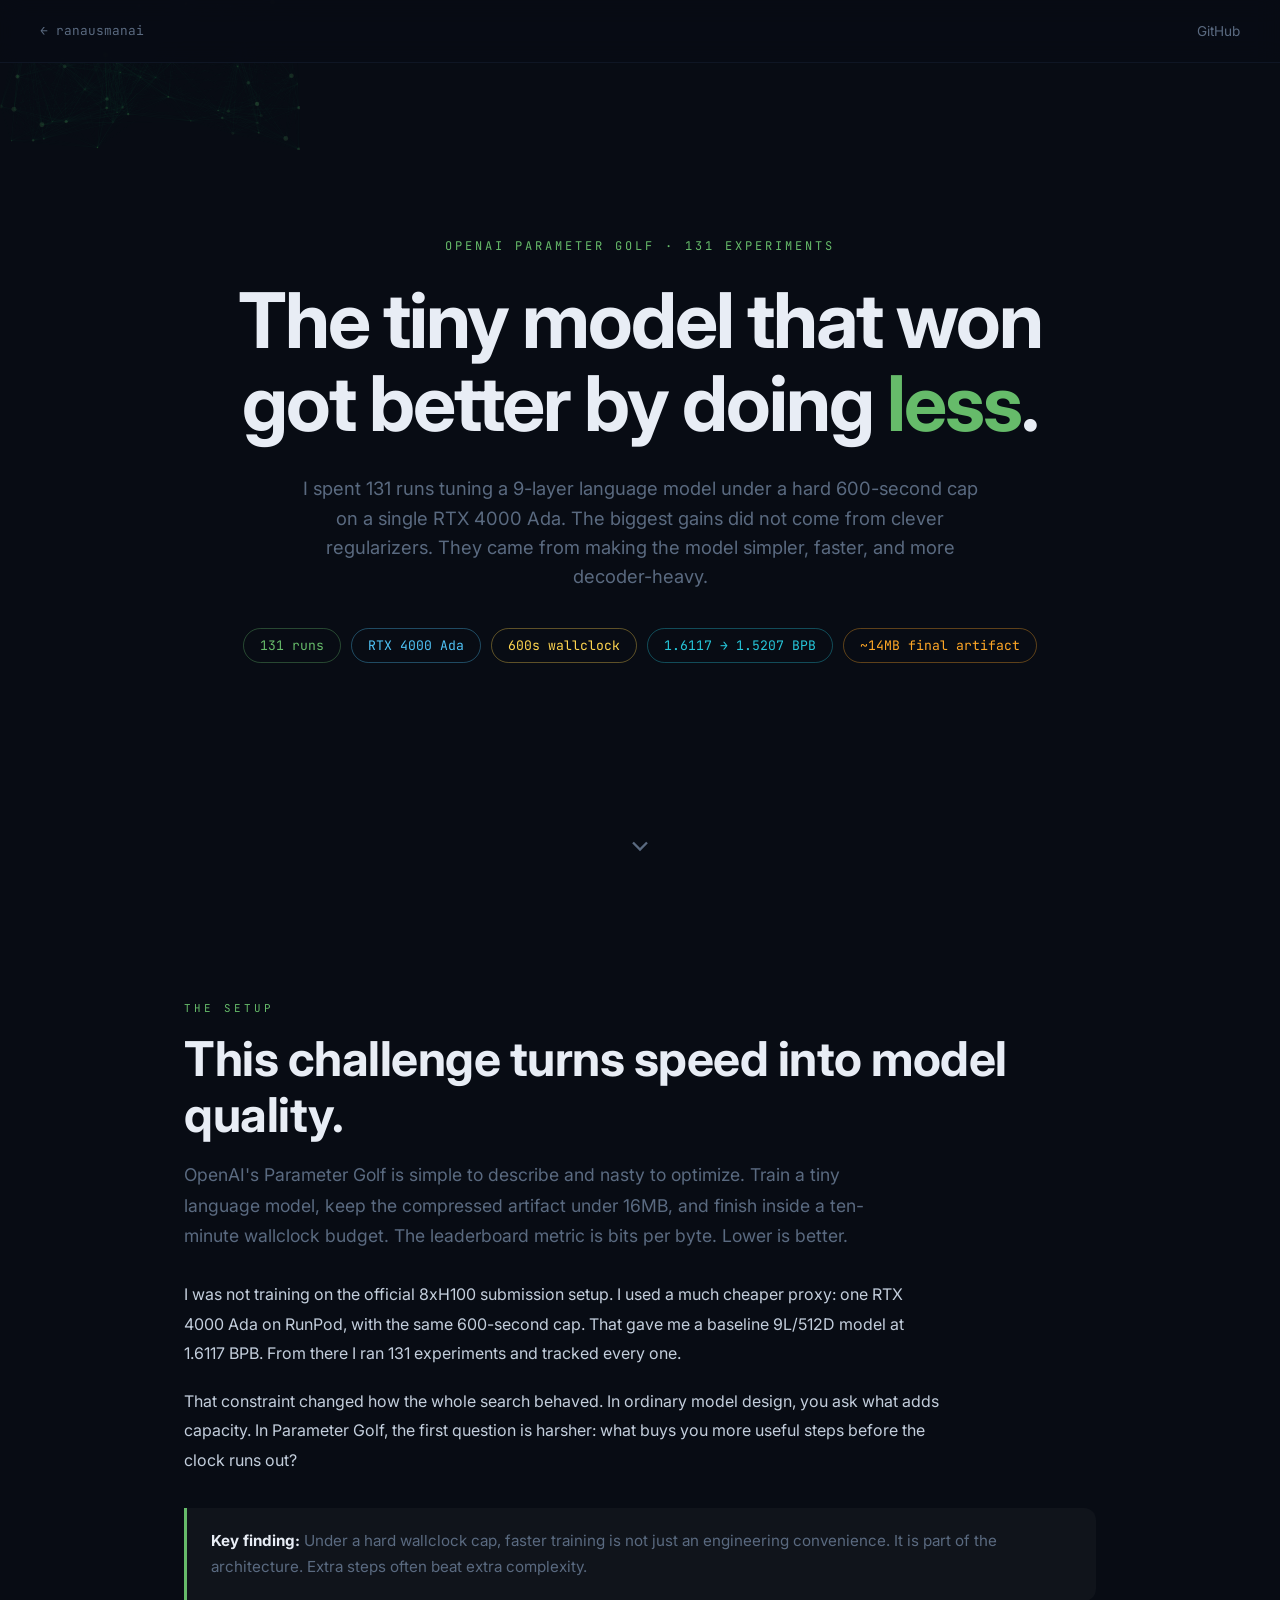
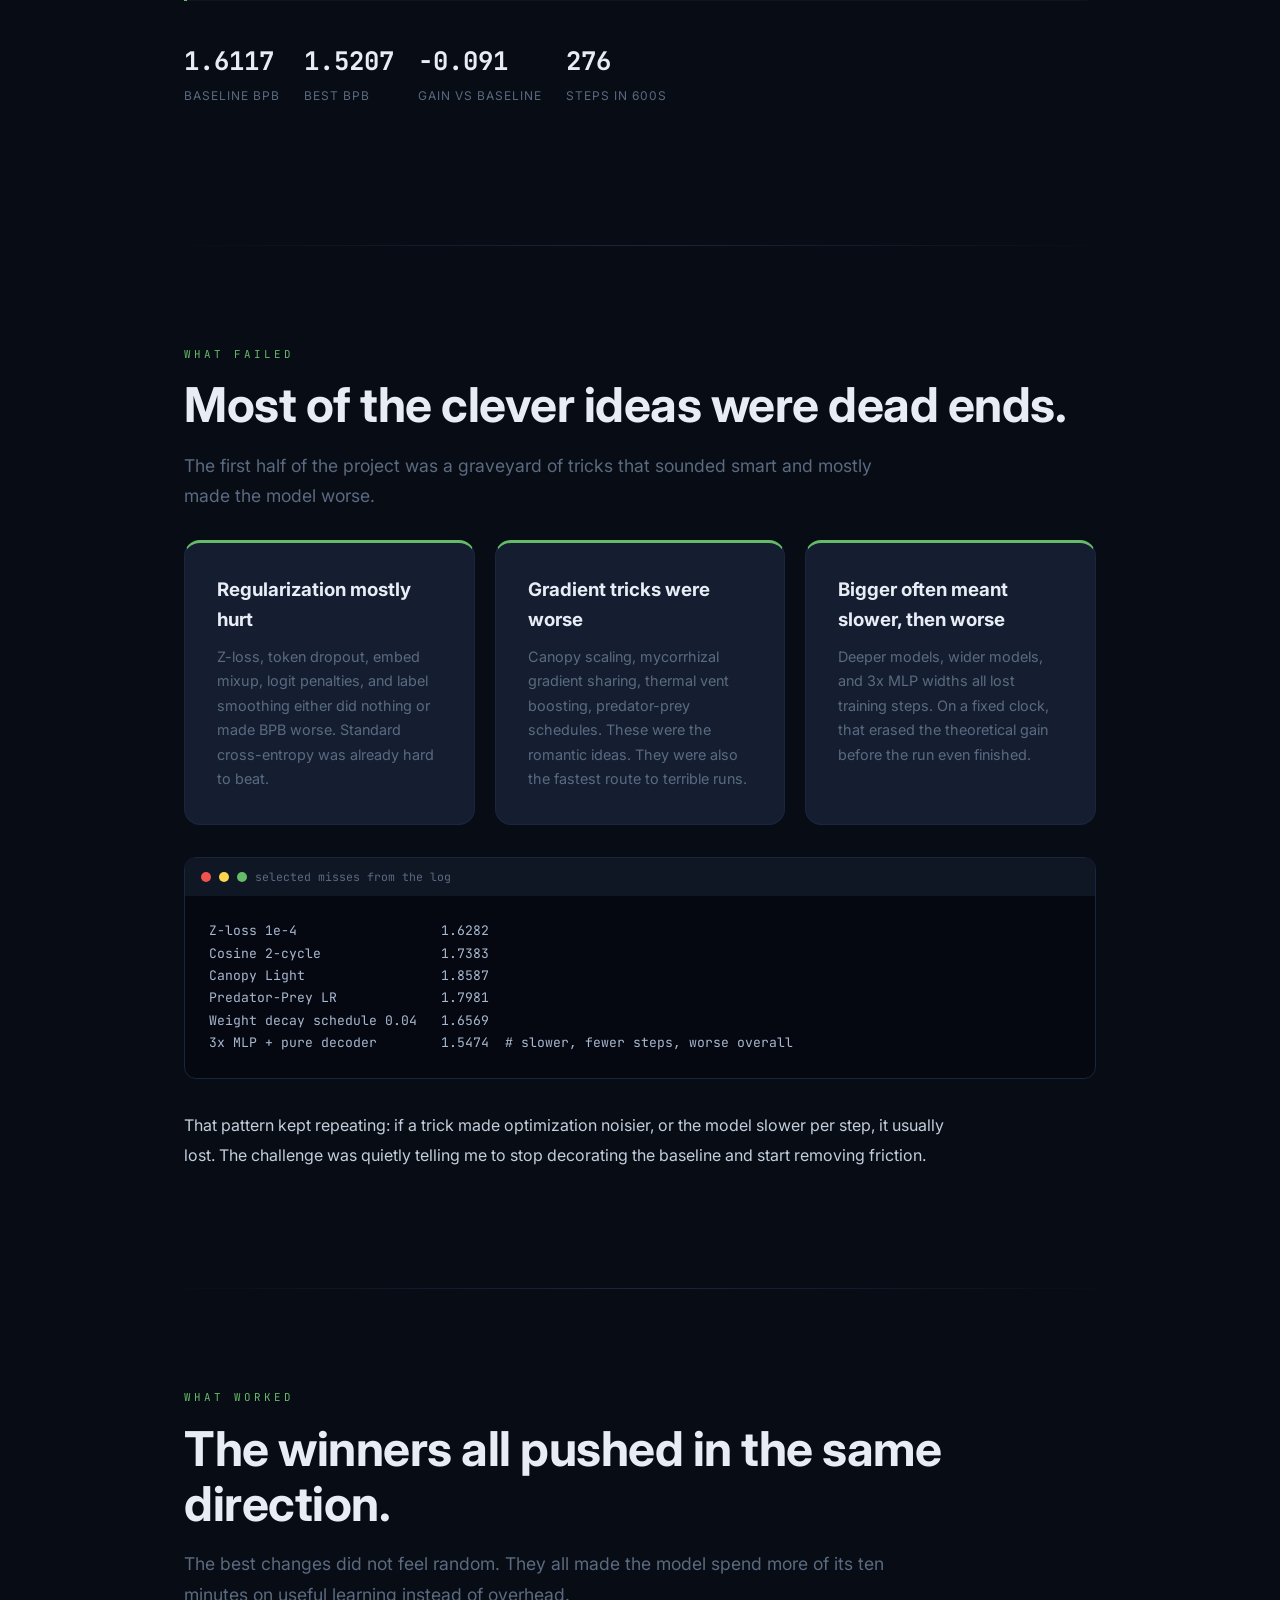
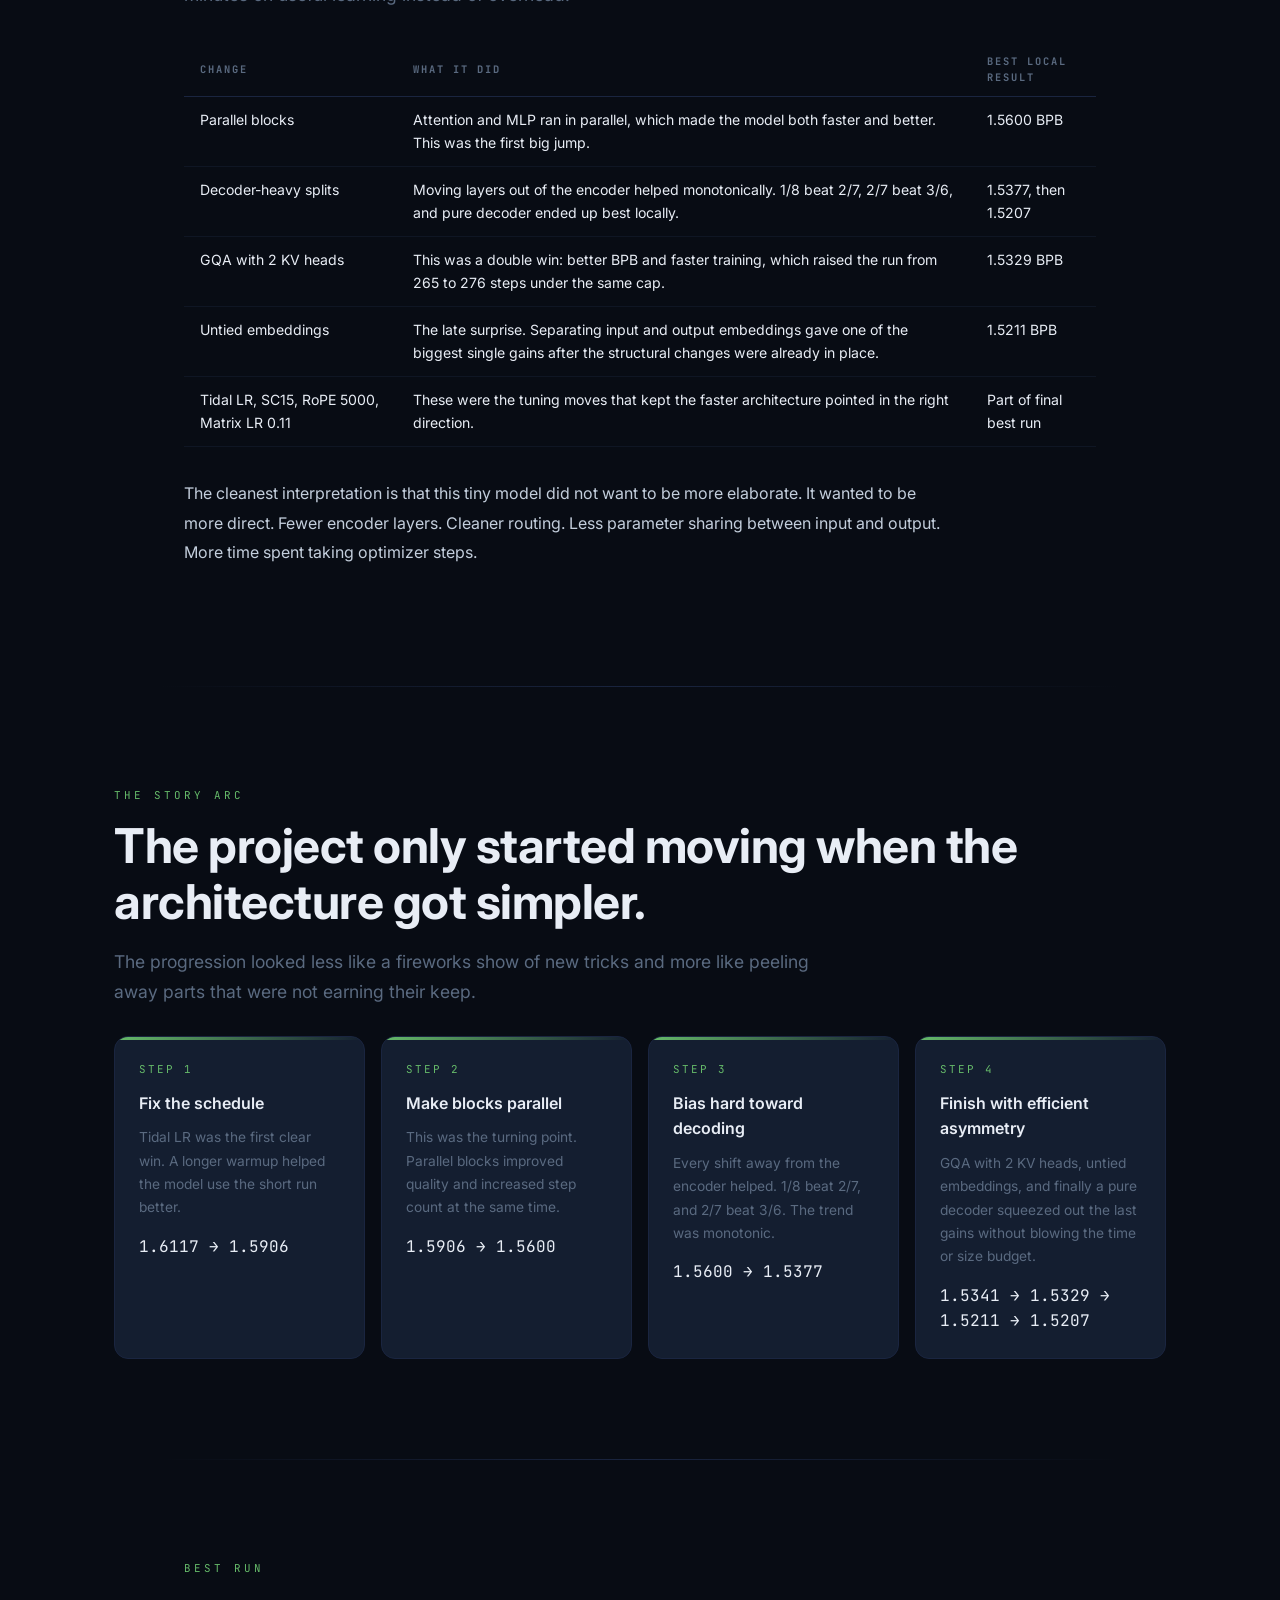
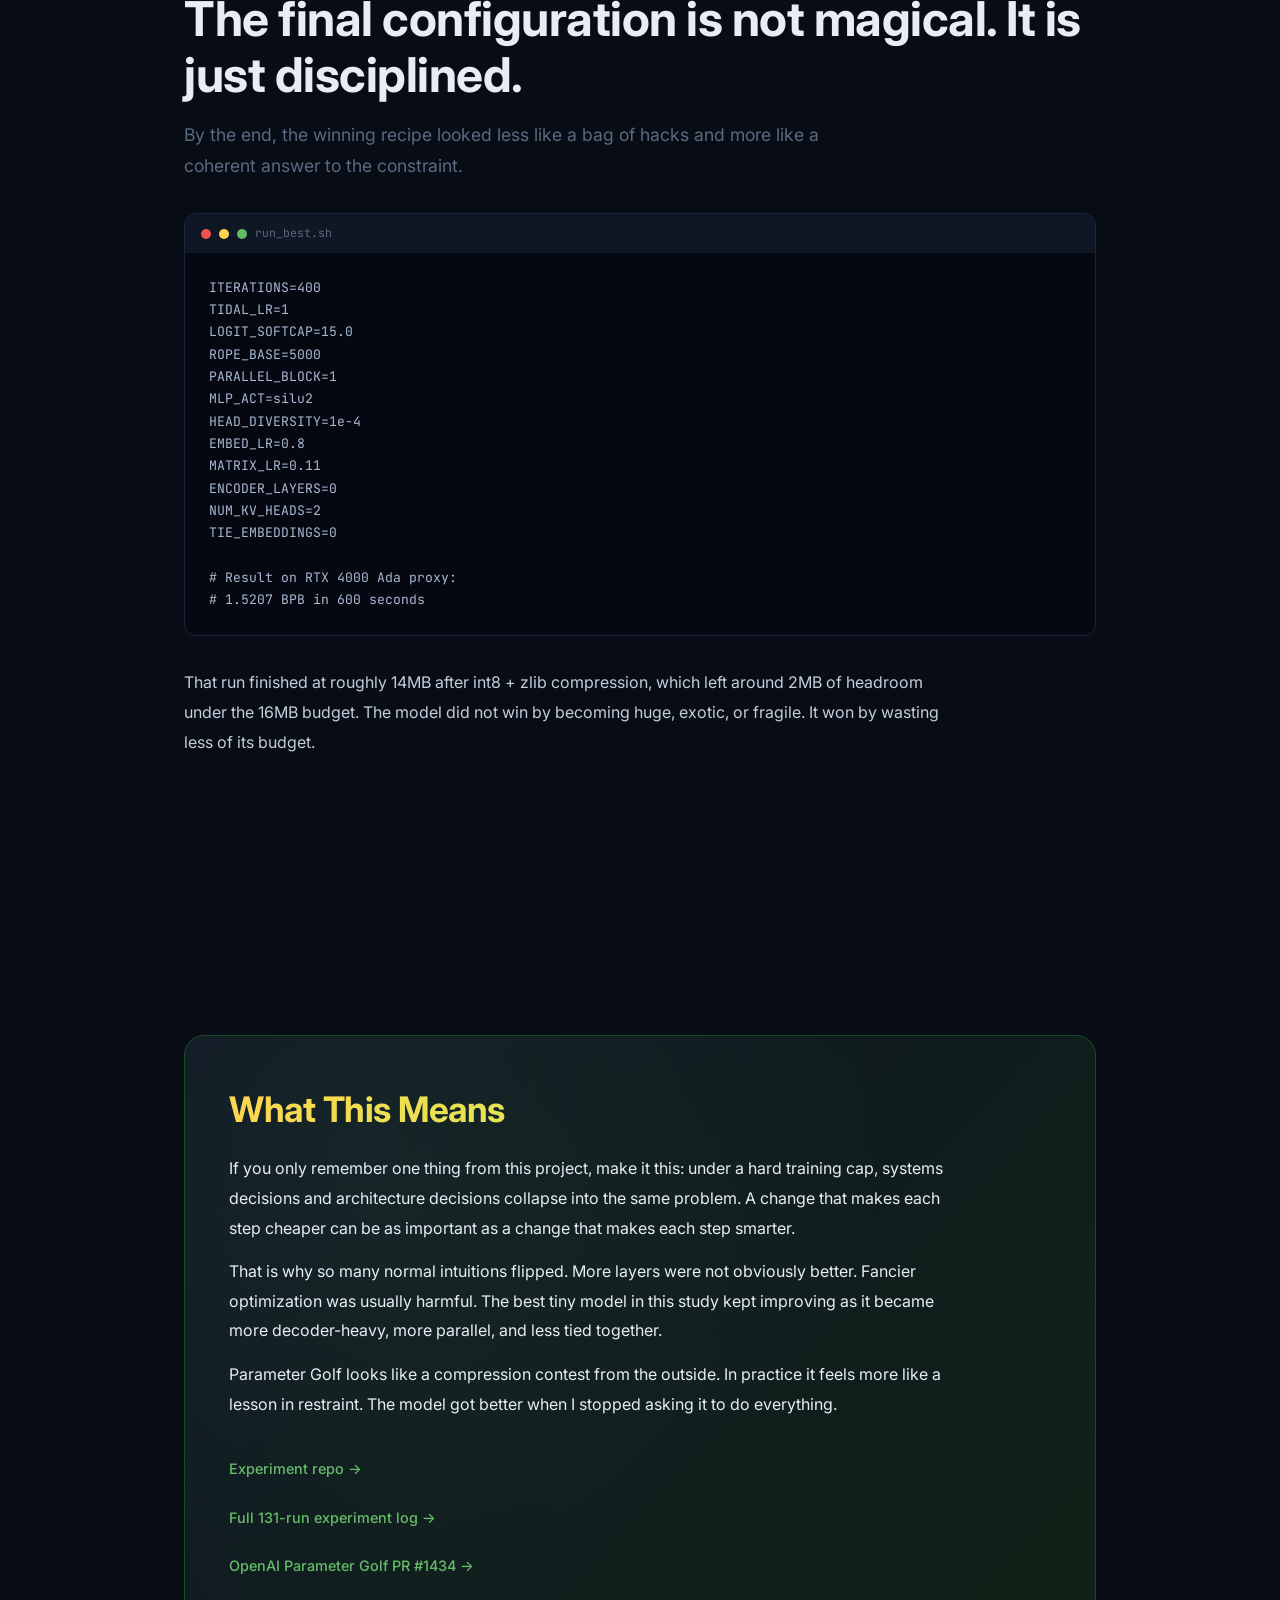
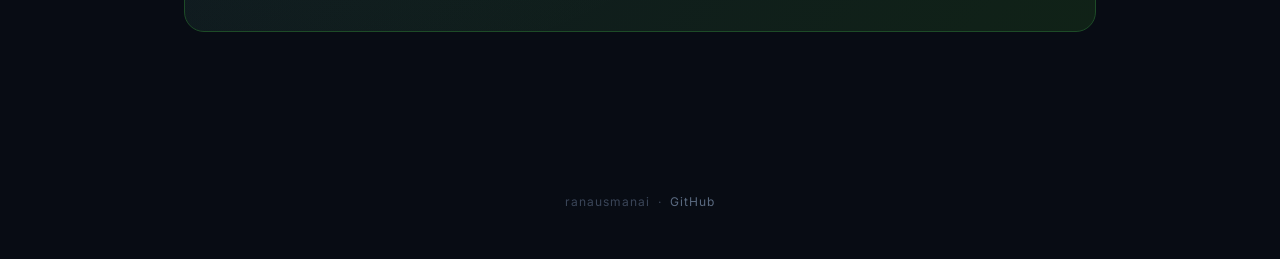
==== posts/parameter-golf.html @ 7676d46d "Add post: Parameter Golf" ====
<!DOCTYPE html>
<html lang="en">
<head>
<meta charset="UTF-8">
<meta name="viewport" content="width=device-width, initial-scale=1.0">
<title>Parameter Golf: The Tiny Model That Won By Doing Less — ranausmanai</title>
<meta name="description" content="131 experiments, one RTX 4000 Ada, and a hard 600-second cap. The biggest gains came from making a tiny language model simpler, faster, and more decoder-heavy.">

<!-- Open Graph -->
<meta property="og:title" content="Parameter Golf: The Tiny Model That Won By Doing Less">
<meta property="og:description" content="131 experiments, one RTX 4000 Ada, and a hard 600-second cap. The biggest gains came from making a tiny language model simpler, faster, and more decoder-heavy.">
<meta property="og:image" content="https://ranausmanai.github.io/og/parameter-golf.png">
<meta property="og:url" content="https://ranausmanai.github.io/posts/parameter-golf.html">
<meta property="og:type" content="article">

<!-- Twitter Card -->
<meta name="twitter:card" content="summary_large_image">
<meta name="twitter:title" content="Parameter Golf: The Tiny Model That Won By Doing Less">
<meta name="twitter:description" content="131 experiments, one RTX 4000 Ada, and a hard 600-second cap. The biggest gains came from making a tiny language model simpler, faster, and more decoder-heavy.">
<meta name="twitter:image" content="https://ranausmanai.github.io/og/parameter-golf.png">

<style>
@import url('https://fonts.googleapis.com/css2?family=Inter:wght@300;400;500;600;700&family=JetBrains+Mono:wght@400;600&display=swap');
*{margin:0;padding:0;box-sizing:border-box;}
:root{
  --bg:#080c14; --surface:#0f1624; --card:#141e30;
  --text:#e8edf5; --dim:#5a6a80; --dimmer:#3a4558;
  --blue:#4fc3f7; --red:#ef5350; --purple:#7c4dff;
  --gold:#ffd54f; --green:#66bb6a; --orange:#ffa726;
  --teal:#26c6da;
  --accent:#66bb6a;
}
html{scroll-behavior:smooth;}
body{background:var(--bg);color:var(--text);font-family:'Inter',sans-serif;overflow-x:hidden;line-height:1.6;}
::-webkit-scrollbar{width:4px;} ::-webkit-scrollbar-track{background:var(--bg);} ::-webkit-scrollbar-thumb{background:#2a3550;border-radius:2px;}

#progress{position:fixed;top:0;left:0;height:2px;background:linear-gradient(90deg,var(--accent),var(--teal));z-index:999;transition:width .1s;}

nav{position:fixed;top:0;left:0;right:0;z-index:100;padding:18px 40px;display:flex;align-items:center;justify-content:space-between;border-bottom:1px solid #0f1624;background:rgba(8,12,20,.9);backdrop-filter:blur(12px);}
.nav-back{font-family:'JetBrains Mono',monospace;font-size:.8rem;color:var(--dim);text-decoration:none;transition:color .2s;}
.nav-back:hover{color:var(--text);}
.nav-links a{color:var(--dim);font-size:.85rem;text-decoration:none;transition:color .2s;}
.nav-links a:hover{color:var(--text);}

.hero{min-height:100vh;display:flex;flex-direction:column;align-items:center;justify-content:center;text-align:center;position:relative;overflow:hidden;padding:0 24px;}
#heroBg{position:absolute;inset:0;z-index:0;}
.hero-inner{position:relative;z-index:1;max-width:860px;}
.eyebrow{font-family:'JetBrains Mono',monospace;font-size:.75rem;letter-spacing:3px;text-transform:uppercase;color:var(--accent);margin-bottom:24px;opacity:0;animation:up .8s .2s forwards;}
.hero h1{font-size:clamp(2.2rem,6vw,4.8rem);font-weight:700;line-height:1.08;letter-spacing:-2px;margin-bottom:28px;opacity:0;animation:up .9s .4s forwards;}
.hero h1 em{font-style:normal;color:var(--accent);}
.hero-desc{font-size:1.15rem;color:var(--dim);max-width:680px;margin:0 auto 36px;opacity:0;animation:up .9s .6s forwards;}
.hero-pills{display:flex;flex-wrap:wrap;gap:10px;justify-content:center;opacity:0;animation:up .9s .8s forwards;}
.pill{padding:6px 16px;border-radius:20px;border:1px solid;font-size:.82rem;font-family:'JetBrains Mono',monospace;}
.scroll-arrow{position:absolute;bottom:32px;z-index:1;opacity:0;animation:up 1s 1.2s forwards,nudge 2s 2s infinite;}
.scroll-arrow svg{width:28px;height:28px;fill:none;stroke:var(--dim);stroke-width:2;}
@keyframes up{from{opacity:0;transform:translateY(28px)}to{opacity:1;transform:translateY(0)}}
@keyframes nudge{0%,100%{transform:translateY(0)}50%{transform:translateY(8px)}}

.chapter{max-width:960px;margin:0 auto;padding:100px 24px;}
.chapter.wide{max-width:1100px;}
.tag{font-family:'JetBrains Mono',monospace;font-size:.68rem;letter-spacing:3px;text-transform:uppercase;color:var(--accent);margin-bottom:14px;}
.chapter h2{font-size:clamp(1.8rem,4vw,3rem);font-weight:700;line-height:1.15;margin-bottom:18px;letter-spacing:-0.5px;}
.lead{font-size:1.1rem;color:var(--dim);max-width:700px;margin-bottom:28px;line-height:1.75;}
.body-text{font-size:1rem;color:#c3cedc;line-height:1.85;margin-bottom:18px;max-width:760px;}
.reveal{opacity:0;transform:translateY(32px);transition:opacity .75s ease,transform .75s ease;}
.reveal.on{opacity:1;transform:none;}

.card{background:var(--card);border-radius:16px;padding:32px;border:1px solid #1a2540;}
.card-sm{background:var(--card);border-radius:12px;padding:24px;border:1px solid #1a2540;}
.accent-top{border-top:3px solid var(--accent);}

.callout{background:rgba(255,255,255,.03);border-left:3px solid var(--accent);border-radius:0 12px 12px 0;padding:20px 24px;margin:32px 0;font-size:.95rem;line-height:1.75;color:var(--dim);}
.callout strong{color:var(--text);}

.data-table{overflow-x:auto;margin:32px 0;}
.data-table table{width:100%;border-collapse:collapse;font-size:.88rem;}
.data-table th{font-family:'JetBrains Mono',monospace;font-size:.65rem;letter-spacing:2px;text-transform:uppercase;color:var(--dim);padding:10px 16px;border-bottom:1px solid #1a2540;text-align:left;}
.data-table td{padding:12px 16px;border-bottom:1px solid #0f1624;color:var(--text);vertical-align:top;}
.data-table tr:hover td{background:var(--surface);}

.terminal{background:#050810;border-radius:12px;overflow:hidden;margin:32px 0;border:1px solid #1a2540;}
.terminal-bar{background:#0f1624;padding:10px 16px;display:flex;align-items:center;gap:6px;font-family:'JetBrains Mono',monospace;font-size:.72rem;color:var(--dim);}
.terminal-bar .dot{width:10px;height:10px;border-radius:50%;margin-right:2px;}
.terminal-bar .dot.red{background:#ef5350;}
.terminal-bar .dot.yellow{background:#ffd54f;}
.terminal-bar .dot.green{background:#66bb6a;}
.terminal pre{padding:24px;font-family:'JetBrains Mono',monospace;font-size:.82rem;line-height:1.7;color:#a8b8d0;overflow-x:auto;}

.stat-strip{display:flex;flex-wrap:wrap;gap:24px;margin:40px 0;}
.stat-item{display:flex;flex-direction:column;gap:4px;}
.stat-item .sv{font-family:'JetBrains Mono',monospace;font-size:1.6rem;font-weight:700;color:var(--text);}
.stat-item .sl{font-size:.75rem;color:var(--dim);text-transform:uppercase;letter-spacing:1px;}

.grid-2{display:grid;grid-template-columns:1fr 1fr;gap:20px;}
.grid-3{display:grid;grid-template-columns:1fr 1fr 1fr;gap:20px;}
@media(max-width:760px){.grid-2,.grid-3{grid-template-columns:1fr;}}

.step-grid{display:grid;grid-template-columns:repeat(4,1fr);gap:16px;margin-top:16px;}
@media(max-width:860px){.step-grid{grid-template-columns:1fr 1fr;}}
@media(max-width:520px){.step-grid{grid-template-columns:1fr;}}
.step-card{background:var(--card);border-radius:14px;padding:24px;border:1px solid #1a2540;position:relative;overflow:hidden;}
.step-card::before{content:'';position:absolute;top:0;left:0;right:0;height:3px;background:linear-gradient(90deg,var(--accent),transparent);}
.step-kicker{font-family:'JetBrains Mono',monospace;font-size:.68rem;letter-spacing:2px;text-transform:uppercase;color:var(--accent);margin-bottom:12px;}
.step-title{font-size:1rem;font-weight:600;margin-bottom:10px;}
.step-desc{font-size:.86rem;color:var(--dim);line-height:1.7;margin-bottom:14px;}
.step-score{font-family:'JetBrains Mono',monospace;font-size:1rem;color:var(--text);}

.final-card{background:linear-gradient(135deg,#0f1624,#102217);border-radius:20px;padding:52px 44px;border:1px solid #1d4b27;position:relative;overflow:hidden;margin-top:60px;}
.final-card::before{content:'';position:absolute;inset:0;background:radial-gradient(circle at 20% 20%,rgba(102,187,106,.08),transparent 60%);}
.final-card h2{position:relative;font-size:clamp(1.5rem,3vw,2.2rem);font-weight:700;background:linear-gradient(135deg,var(--gold),#b2ff59);-webkit-background-clip:text;-webkit-text-fill-color:transparent;margin-bottom:24px;line-height:1.2;}
.final-card p{position:relative;color:var(--text);font-size:1rem;line-height:1.85;max-width:720px;margin-bottom:14px;}
.cta-link{display:inline-flex;align-items:center;gap:8px;font-size:.9rem;font-weight:500;color:var(--accent);text-decoration:none;margin-top:24px;transition:gap .2s;}
.cta-link:hover{gap:14px;}

.divider{height:1px;background:linear-gradient(90deg,transparent,#1a2540,transparent);margin:0 auto;max-width:960px;}

footer{text-align:center;padding:60px 24px 48px;font-size:.75rem;color:var(--dimmer);letter-spacing:1px;}
footer a{color:var(--dim);text-decoration:none;}
footer a:hover{color:var(--text);}
</style>
</head>
<body>

<div id="progress"></div>

<nav>
  <a class="nav-back" href="../index.html">← ranausmanai</a>
  <div class="nav-links">
    <a href="https://github.com/ranausmanai" target="_blank">GitHub</a>
  </div>
</nav>

<div class="hero">
  <canvas id="heroBg"></canvas>
  <div class="hero-inner">
    <div class="eyebrow">OpenAI Parameter Golf · 131 Experiments</div>
    <h1>The tiny model that won<br>got better by doing <em>less</em>.</h1>
    <p class="hero-desc">I spent 131 runs tuning a 9-layer language model under a hard 600-second cap on a single RTX 4000 Ada. The biggest gains did not come from clever regularizers. They came from making the model simpler, faster, and more decoder-heavy.</p>
    <div class="hero-pills">
      <span class="pill" style="border-color:rgba(102,187,106,.35);color:var(--accent)">131 runs</span>
      <span class="pill" style="border-color:rgba(79,195,247,.35);color:var(--blue)">RTX 4000 Ada</span>
      <span class="pill" style="border-color:rgba(255,213,79,.35);color:var(--gold)">600s wallclock</span>
      <span class="pill" style="border-color:rgba(38,198,218,.35);color:var(--teal)">1.6117 → 1.5207 BPB</span>
      <span class="pill" style="border-color:rgba(255,167,38,.35);color:var(--orange)">~14MB final artifact</span>
    </div>
  </div>
  <div class="scroll-arrow"><svg viewBox="0 0 24 24"><polyline points="6 9 12 15 18 9"/></svg></div>
</div>

<div class="chapter reveal">
  <div class="tag">The Setup</div>
  <h2>This challenge turns speed into model quality.</h2>
  <p class="lead">OpenAI's Parameter Golf is simple to describe and nasty to optimize. Train a tiny language model, keep the compressed artifact under 16MB, and finish inside a ten-minute wallclock budget. The leaderboard metric is bits per byte. Lower is better.</p>
  <p class="body-text">I was not training on the official 8xH100 submission setup. I used a much cheaper proxy: one RTX 4000 Ada on RunPod, with the same 600-second cap. That gave me a baseline 9L/512D model at 1.6117 BPB. From there I ran 131 experiments and tracked every one.</p>
  <p class="body-text">That constraint changed how the whole search behaved. In ordinary model design, you ask what adds capacity. In Parameter Golf, the first question is harsher: what buys you more useful steps before the clock runs out?</p>

  <div class="callout">
    <strong>Key finding:</strong> Under a hard wallclock cap, faster training is not just an engineering convenience. It is part of the architecture. Extra steps often beat extra complexity.
  </div>

  <div class="stat-strip">
    <div class="stat-item"><span class="sv">1.6117</span><span class="sl">Baseline BPB</span></div>
    <div class="stat-item"><span class="sv">1.5207</span><span class="sl">Best BPB</span></div>
    <div class="stat-item"><span class="sv">-0.091</span><span class="sl">Gain vs baseline</span></div>
    <div class="stat-item"><span class="sv">276</span><span class="sl">Steps in 600s</span></div>
  </div>
</div>

<div class="divider"></div>

<div class="chapter reveal">
  <div class="tag">What Failed</div>
  <h2>Most of the clever ideas were dead ends.</h2>
  <p class="lead">The first half of the project was a graveyard of tricks that sounded smart and mostly made the model worse.</p>

  <div class="grid-3" style="margin-bottom:28px;">
    <div class="card accent-top">
      <h3 style="margin-bottom:10px;">Regularization mostly hurt</h3>
      <p style="color:var(--dim);font-size:.9rem;line-height:1.7;">Z-loss, token dropout, embed mixup, logit penalties, and label smoothing either did nothing or made BPB worse. Standard cross-entropy was already hard to beat.</p>
    </div>
    <div class="card accent-top">
      <h3 style="margin-bottom:10px;">Gradient tricks were worse</h3>
      <p style="color:var(--dim);font-size:.9rem;line-height:1.7;">Canopy scaling, mycorrhizal gradient sharing, thermal vent boosting, predator-prey schedules. These were the romantic ideas. They were also the fastest route to terrible runs.</p>
    </div>
    <div class="card accent-top">
      <h3 style="margin-bottom:10px;">Bigger often meant slower, then worse</h3>
      <p style="color:var(--dim);font-size:.9rem;line-height:1.7;">Deeper models, wider models, and 3x MLP widths all lost training steps. On a fixed clock, that erased the theoretical gain before the run even finished.</p>
    </div>
  </div>

  <div class="terminal">
    <div class="terminal-bar">
      <span class="dot red"></span><span class="dot yellow"></span><span class="dot green"></span>
      <span>selected misses from the log</span>
    </div>
    <pre>Z-loss 1e-4                  1.6282
Cosine 2-cycle               1.7383
Canopy Light                 1.8587
Predator-Prey LR             1.7981
Weight decay schedule 0.04   1.6569
3x MLP + pure decoder        1.5474  # slower, fewer steps, worse overall</pre>
  </div>

  <p class="body-text">That pattern kept repeating: if a trick made optimization noisier, or the model slower per step, it usually lost. The challenge was quietly telling me to stop decorating the baseline and start removing friction.</p>
</div>

<div class="divider"></div>

<div class="chapter reveal">
  <div class="tag">What Worked</div>
  <h2>The winners all pushed in the same direction.</h2>
  <p class="lead">The best changes did not feel random. They all made the model spend more of its ten minutes on useful learning instead of overhead.</p>

  <div class="data-table">
    <table>
      <thead>
        <tr><th>Change</th><th>What it did</th><th>Best local result</th></tr>
      </thead>
      <tbody>
        <tr>
          <td>Parallel blocks</td>
          <td>Attention and MLP ran in parallel, which made the model both faster and better. This was the first big jump.</td>
          <td>1.5600 BPB</td>
        </tr>
        <tr>
          <td>Decoder-heavy splits</td>
          <td>Moving layers out of the encoder helped monotonically. 1/8 beat 2/7, 2/7 beat 3/6, and pure decoder ended up best locally.</td>
          <td>1.5377, then 1.5207</td>
        </tr>
        <tr>
          <td>GQA with 2 KV heads</td>
          <td>This was a double win: better BPB and faster training, which raised the run from 265 to 276 steps under the same cap.</td>
          <td>1.5329 BPB</td>
        </tr>
        <tr>
          <td>Untied embeddings</td>
          <td>The late surprise. Separating input and output embeddings gave one of the biggest single gains after the structural changes were already in place.</td>
          <td>1.5211 BPB</td>
        </tr>
        <tr>
          <td>Tidal LR, SC15, RoPE 5000, Matrix LR 0.11</td>
          <td>These were the tuning moves that kept the faster architecture pointed in the right direction.</td>
          <td>Part of final best run</td>
        </tr>
      </tbody>
    </table>
  </div>

  <p class="body-text">The cleanest interpretation is that this tiny model did not want to be more elaborate. It wanted to be more direct. Fewer encoder layers. Cleaner routing. Less parameter sharing between input and output. More time spent taking optimizer steps.</p>
</div>

<div class="divider"></div>

<div class="chapter wide reveal">
  <div class="tag">The Story Arc</div>
  <h2>The project only started moving when the architecture got simpler.</h2>
  <p class="lead">The progression looked less like a fireworks show of new tricks and more like peeling away parts that were not earning their keep.</p>

  <div class="step-grid">
    <div class="step-card">
      <div class="step-kicker">Step 1</div>
      <div class="step-title">Fix the schedule</div>
      <div class="step-desc">Tidal LR was the first clear win. A longer warmup helped the model use the short run better.</div>
      <div class="step-score">1.6117 → 1.5906</div>
    </div>
    <div class="step-card">
      <div class="step-kicker">Step 2</div>
      <div class="step-title">Make blocks parallel</div>
      <div class="step-desc">This was the turning point. Parallel blocks improved quality and increased step count at the same time.</div>
      <div class="step-score">1.5906 → 1.5600</div>
    </div>
    <div class="step-card">
      <div class="step-kicker">Step 3</div>
      <div class="step-title">Bias hard toward decoding</div>
      <div class="step-desc">Every shift away from the encoder helped. 1/8 beat 2/7, and 2/7 beat 3/6. The trend was monotonic.</div>
      <div class="step-score">1.5600 → 1.5377</div>
    </div>
    <div class="step-card">
      <div class="step-kicker">Step 4</div>
      <div class="step-title">Finish with efficient asymmetry</div>
      <div class="step-desc">GQA with 2 KV heads, untied embeddings, and finally a pure decoder squeezed out the last gains without blowing the time or size budget.</div>
      <div class="step-score">1.5341 → 1.5329 → 1.5211 → 1.5207</div>
    </div>
  </div>
</div>

<div class="divider"></div>

<div class="chapter reveal">
  <div class="tag">Best Run</div>
  <h2>The final configuration is not magical. It is just disciplined.</h2>
  <p class="lead">By the end, the winning recipe looked less like a bag of hacks and more like a coherent answer to the constraint.</p>

  <div class="terminal">
    <div class="terminal-bar">
      <span class="dot red"></span><span class="dot yellow"></span><span class="dot green"></span>
      <span>run_best.sh</span>
    </div>
    <pre>ITERATIONS=400
TIDAL_LR=1
LOGIT_SOFTCAP=15.0
ROPE_BASE=5000
PARALLEL_BLOCK=1
MLP_ACT=silu2
HEAD_DIVERSITY=1e-4
EMBED_LR=0.8
MATRIX_LR=0.11
ENCODER_LAYERS=0
NUM_KV_HEADS=2
TIE_EMBEDDINGS=0

# Result on RTX 4000 Ada proxy:
# 1.5207 BPB in 600 seconds</pre>
  </div>

  <p class="body-text">That run finished at roughly 14MB after int8 + zlib compression, which left around 2MB of headroom under the 16MB budget. The model did not win by becoming huge, exotic, or fragile. It won by wasting less of its budget.</p>
</div>

<div class="chapter reveal">
  <div class="final-card">
    <h2>What This Means</h2>
    <p>If you only remember one thing from this project, make it this: under a hard training cap, systems decisions and architecture decisions collapse into the same problem. A change that makes each step cheaper can be as important as a change that makes each step smarter.</p>
    <p>That is why so many normal intuitions flipped. More layers were not obviously better. Fancier optimization was usually harmful. The best tiny model in this study kept improving as it became more decoder-heavy, more parallel, and less tied together.</p>
    <p>Parameter Golf looks like a compression contest from the outside. In practice it feels more like a lesson in restraint. The model got better when I stopped asking it to do everything.</p>
    <a class="cta-link" href="https://github.com/ranausmanai/parameter-golf" target="_blank">Experiment repo →</a><br>
    <a class="cta-link" href="https://github.com/ranausmanai/parameter-golf/blob/systematic-hyperparameter-exploration/experiment_log.md" target="_blank">Full 131-run experiment log →</a><br>
    <a class="cta-link" href="https://github.com/openai/parameter-golf/pull/1434" target="_blank">OpenAI Parameter Golf PR #1434 →</a>
  </div>
</div>

<footer>
  ranausmanai &nbsp;·&nbsp; <a href="https://github.com/ranausmanai">GitHub</a>
</footer>

<script>
window.addEventListener('scroll', () => {
  const h = document.documentElement;
  const pct = h.scrollTop / (h.scrollHeight - h.clientHeight) * 100;
  document.getElementById('progress').style.width = pct + '%';
});

(function(){
  const ACCENT_COLOR = '#66bb6a';
  const LINE_COLOR   = '#66bb6a';

  const c = document.getElementById('heroBg'), ctx = c.getContext('2d');
  function resize(){
    c.width = c.offsetWidth * devicePixelRatio;
    c.height = c.offsetHeight * devicePixelRatio;
    ctx.setTransform(devicePixelRatio,0,0,devicePixelRatio,0,0);
  }
  resize(); window.addEventListener('resize', resize);

  const pts = Array.from({length:70}, () => ({
    x: Math.random()*c.offsetWidth, y: Math.random()*c.offsetHeight,
    vx:(Math.random()-.5)*.3, vy:(Math.random()-.5)*.3,
    r:Math.random()*2+.5, a:Math.random()*.18+.04
  }));

  function draw(){
    ctx.clearRect(0,0,c.offsetWidth,c.offsetHeight);
    pts.forEach(p=>{
      p.x+=p.vx; p.y+=p.vy;
      if(p.x<0)p.x=c.offsetWidth; if(p.x>c.offsetWidth)p.x=0;
      if(p.y<0)p.y=c.offsetHeight; if(p.y>c.offsetHeight)p.y=0;
      ctx.beginPath(); ctx.arc(p.x,p.y,p.r,0,Math.PI*2);
      ctx.fillStyle=ACCENT_COLOR; ctx.globalAlpha=p.a; ctx.fill();
    });
    ctx.globalAlpha=.03; ctx.strokeStyle=LINE_COLOR; ctx.lineWidth=.5;
    for(let i=0;i<pts.length;i++) for(let j=i+1;j<pts.length;j++){
      const dx=pts[i].x-pts[j].x, dy=pts[i].y-pts[j].y;
      if(dx*dx+dy*dy<9000){
        ctx.beginPath(); ctx.moveTo(pts[i].x,pts[i].y); ctx.lineTo(pts[j].x,pts[j].y); ctx.stroke();
      }
    }
    ctx.globalAlpha=1; requestAnimationFrame(draw);
  }
  draw();
})();

const io = new IntersectionObserver(entries => {
  entries.forEach(e => { if(e.isIntersecting){ e.target.classList.add('on'); io.unobserve(e.target); }});
}, {threshold: 0.1});
document.querySelectorAll('.reveal').forEach(el => io.observe(el));
</script>
</body>
</html>
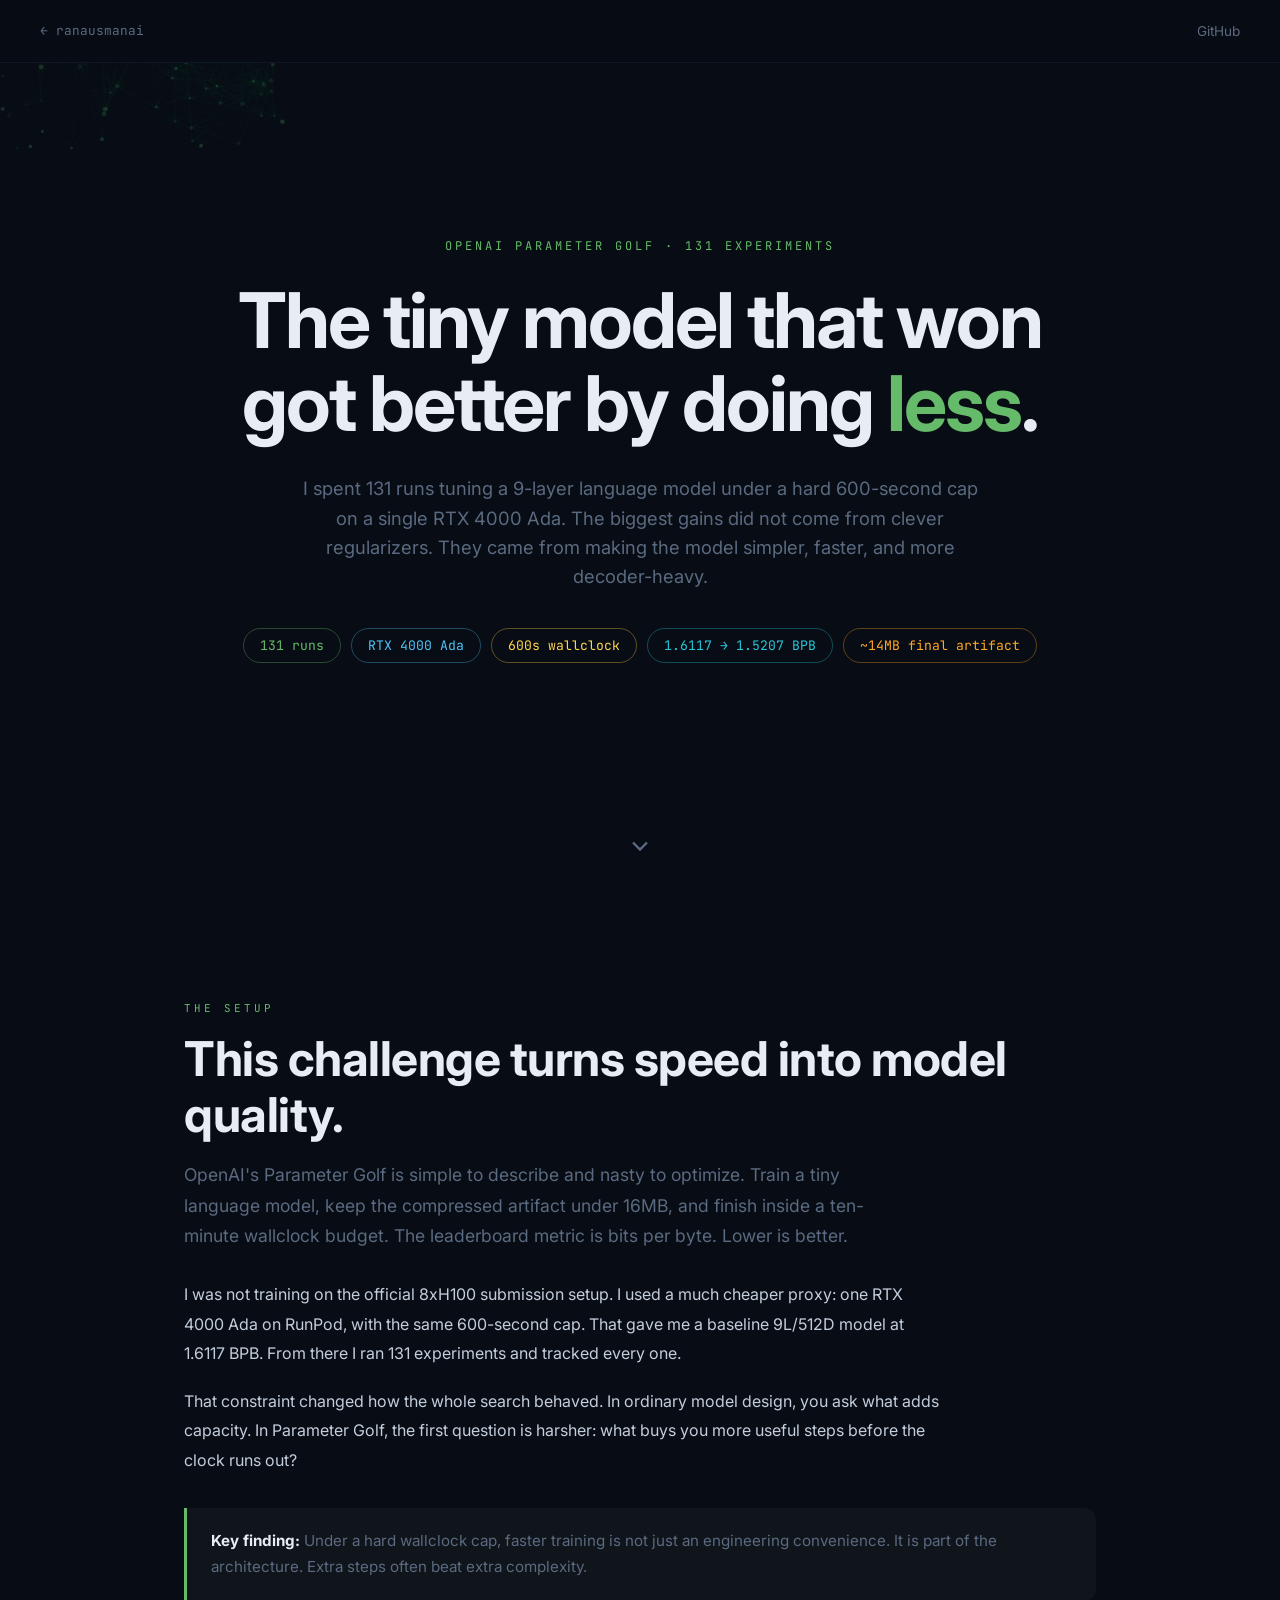
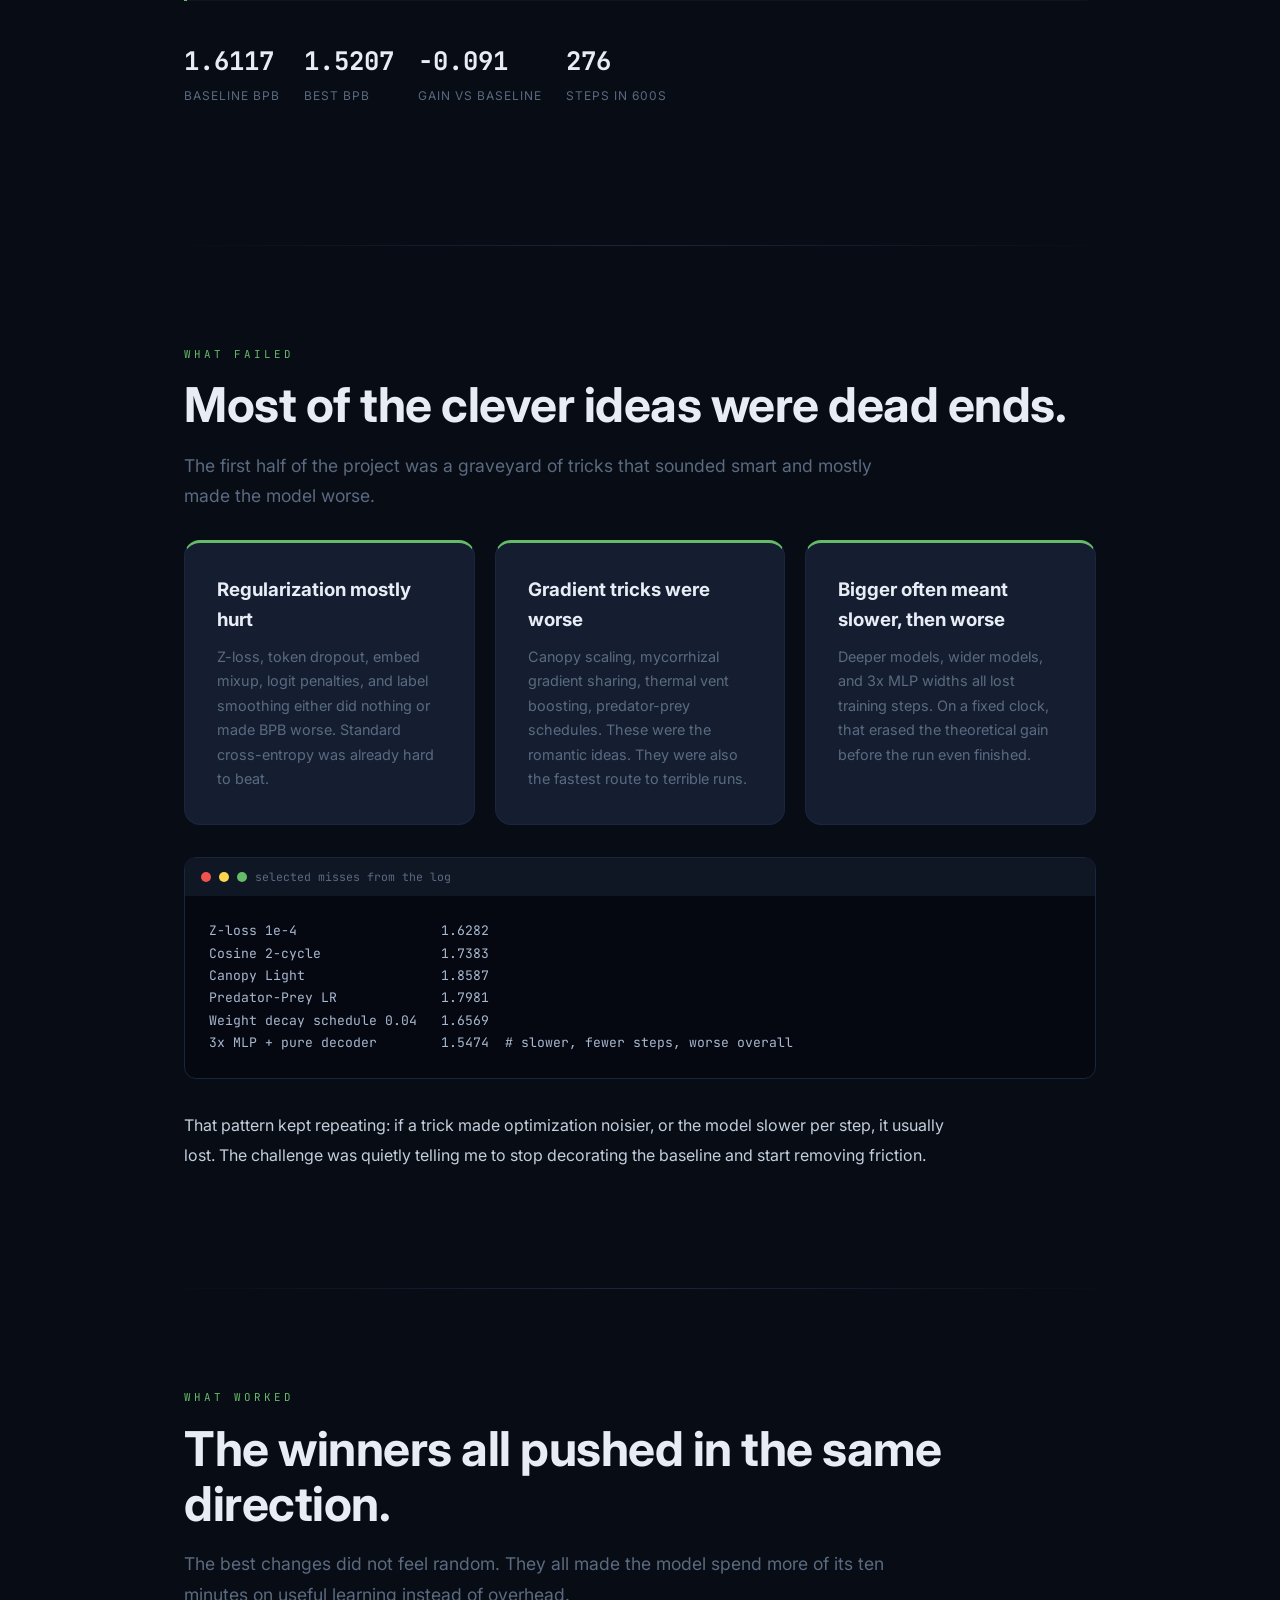
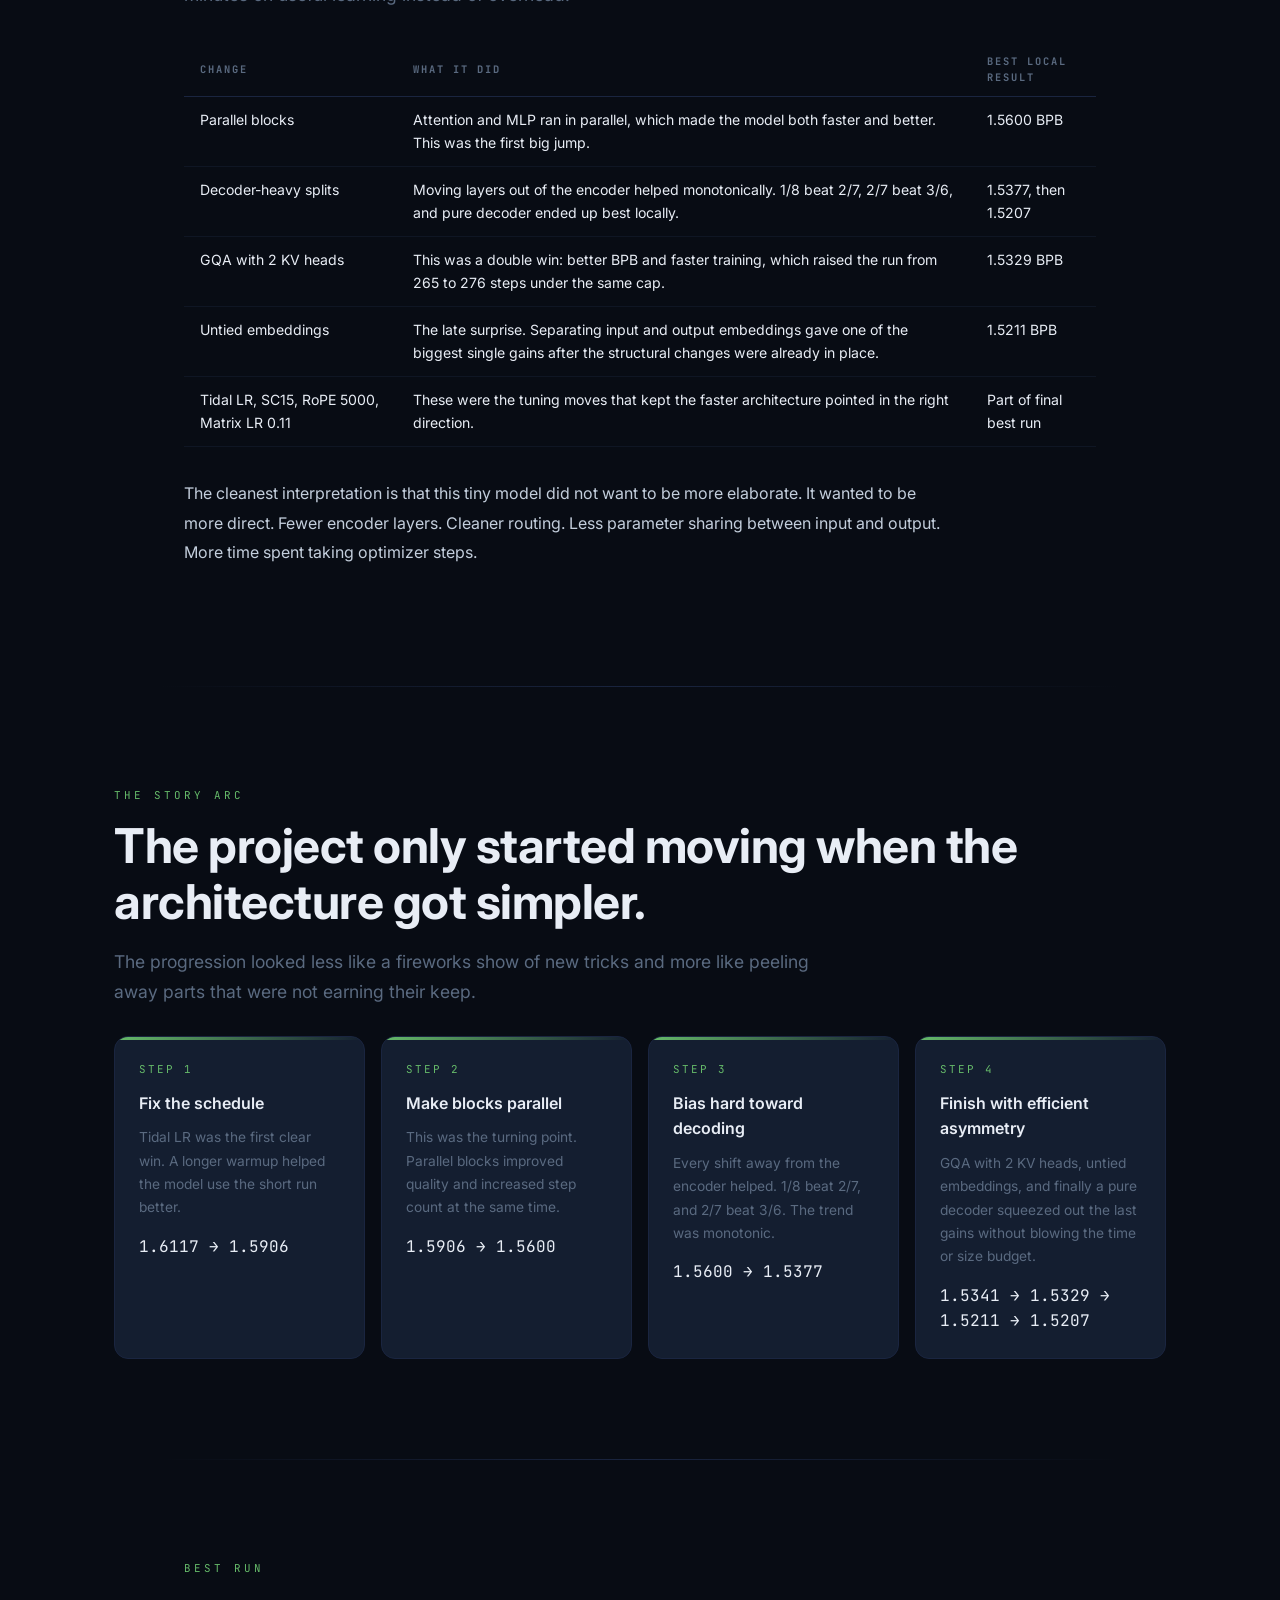
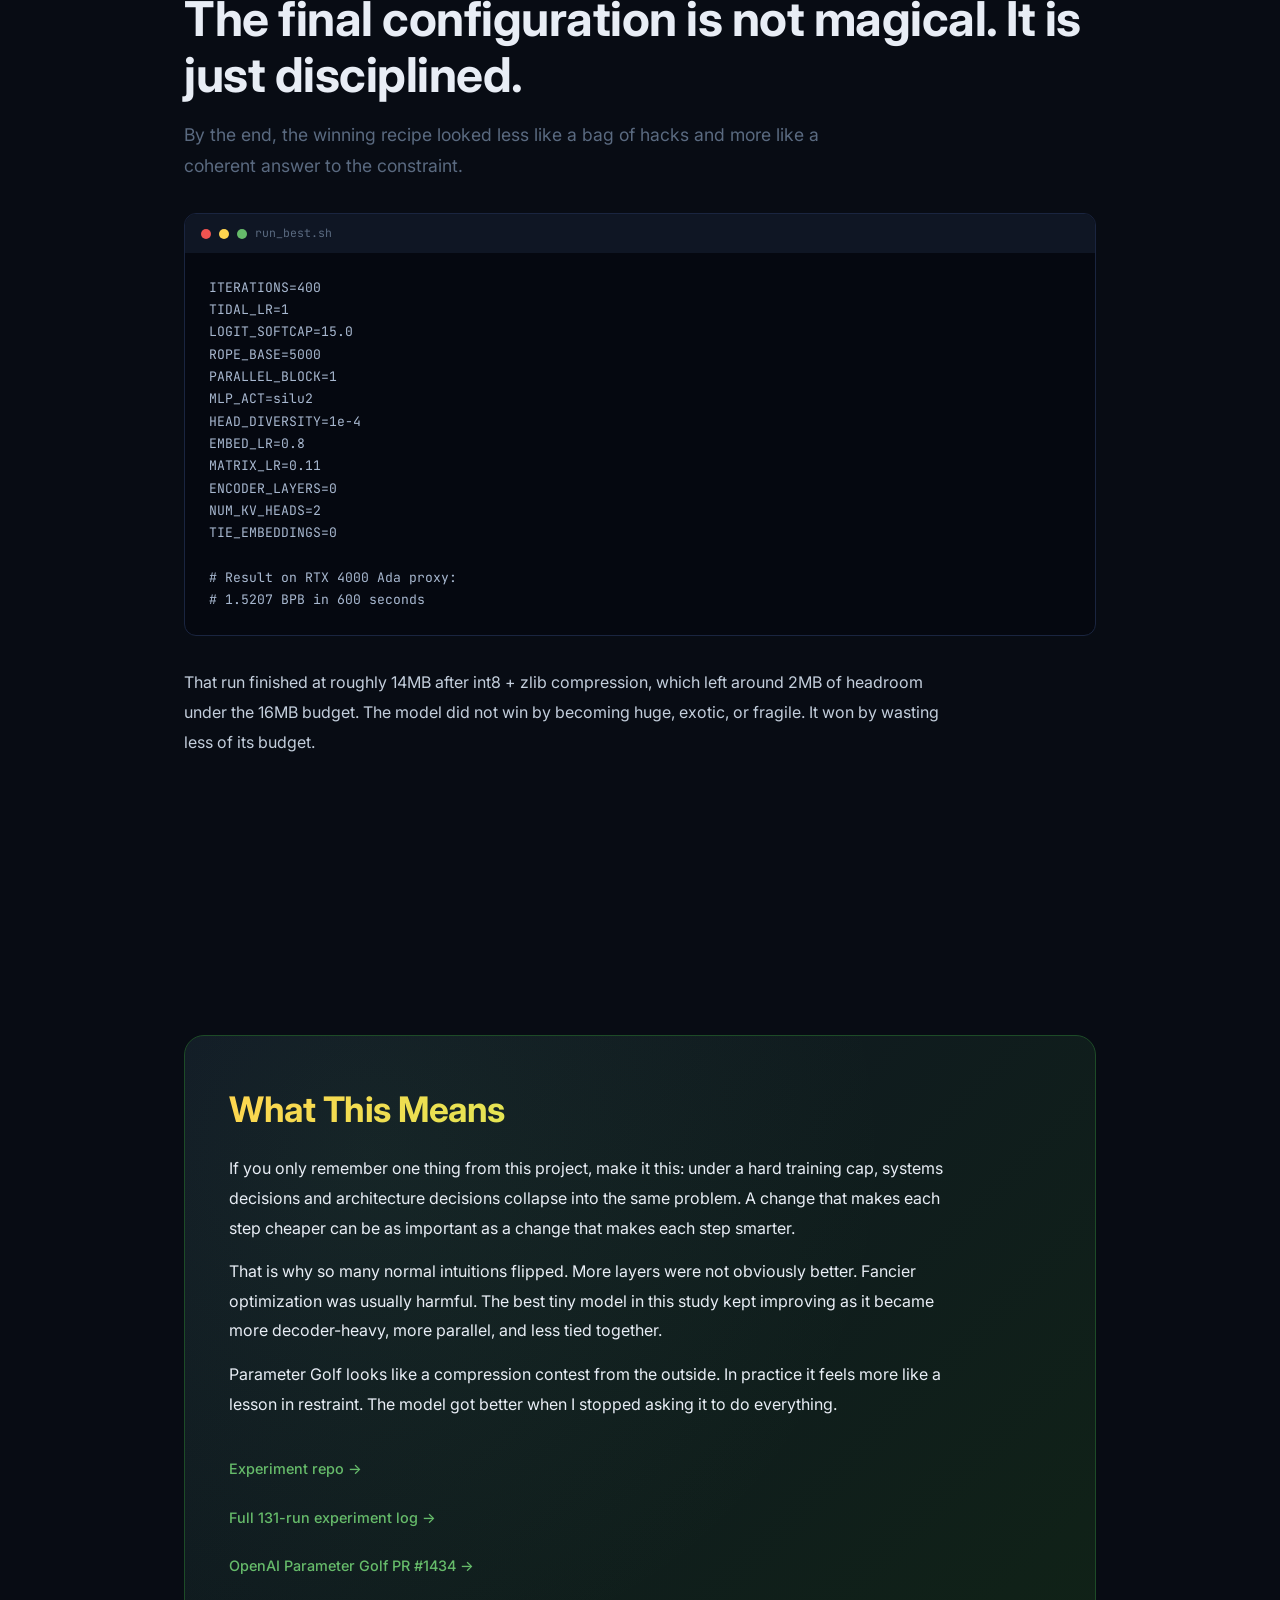
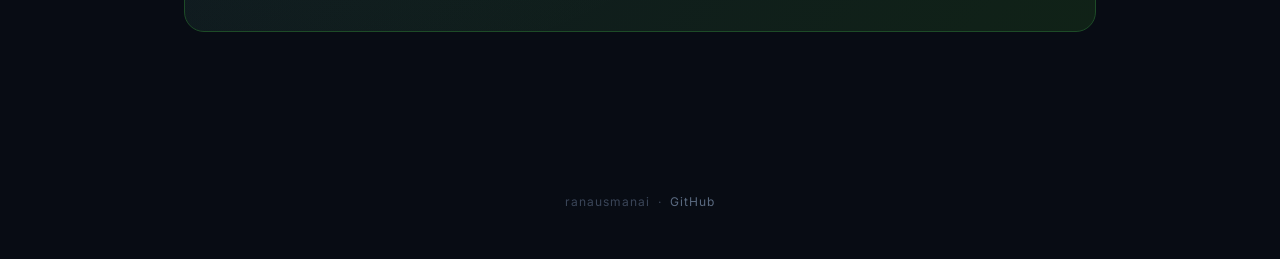
==== commit b3154d38: "Fix post CTA links" ====
--- a/posts/parameter-golf.html
+++ b/posts/parameter-golf.html
@@ -109,7 +109,7 @@
 .final-card::before{content:'';position:absolute;inset:0;background:radial-gradient(circle at 20% 20%,rgba(102,187,106,.08),transparent 60%);}
 .final-card h2{position:relative;font-size:clamp(1.5rem,3vw,2.2rem);font-weight:700;background:linear-gradient(135deg,var(--gold),#b2ff59);-webkit-background-clip:text;-webkit-text-fill-color:transparent;margin-bottom:24px;line-height:1.2;}
 .final-card p{position:relative;color:var(--text);font-size:1rem;line-height:1.85;max-width:720px;margin-bottom:14px;}
-.cta-link{display:inline-flex;align-items:center;gap:8px;font-size:.9rem;font-weight:500;color:var(--accent);text-decoration:none;margin-top:24px;transition:gap .2s;}
+.cta-link{position:relative;z-index:1;display:inline-flex;align-items:center;gap:8px;font-size:.9rem;font-weight:500;color:var(--accent);text-decoration:none;margin-top:24px;transition:gap .2s;}
 .cta-link:hover{gap:14px;}
 
 .divider{height:1px;background:linear-gradient(90deg,transparent,#1a2540,transparent);margin:0 auto;max-width:960px;}
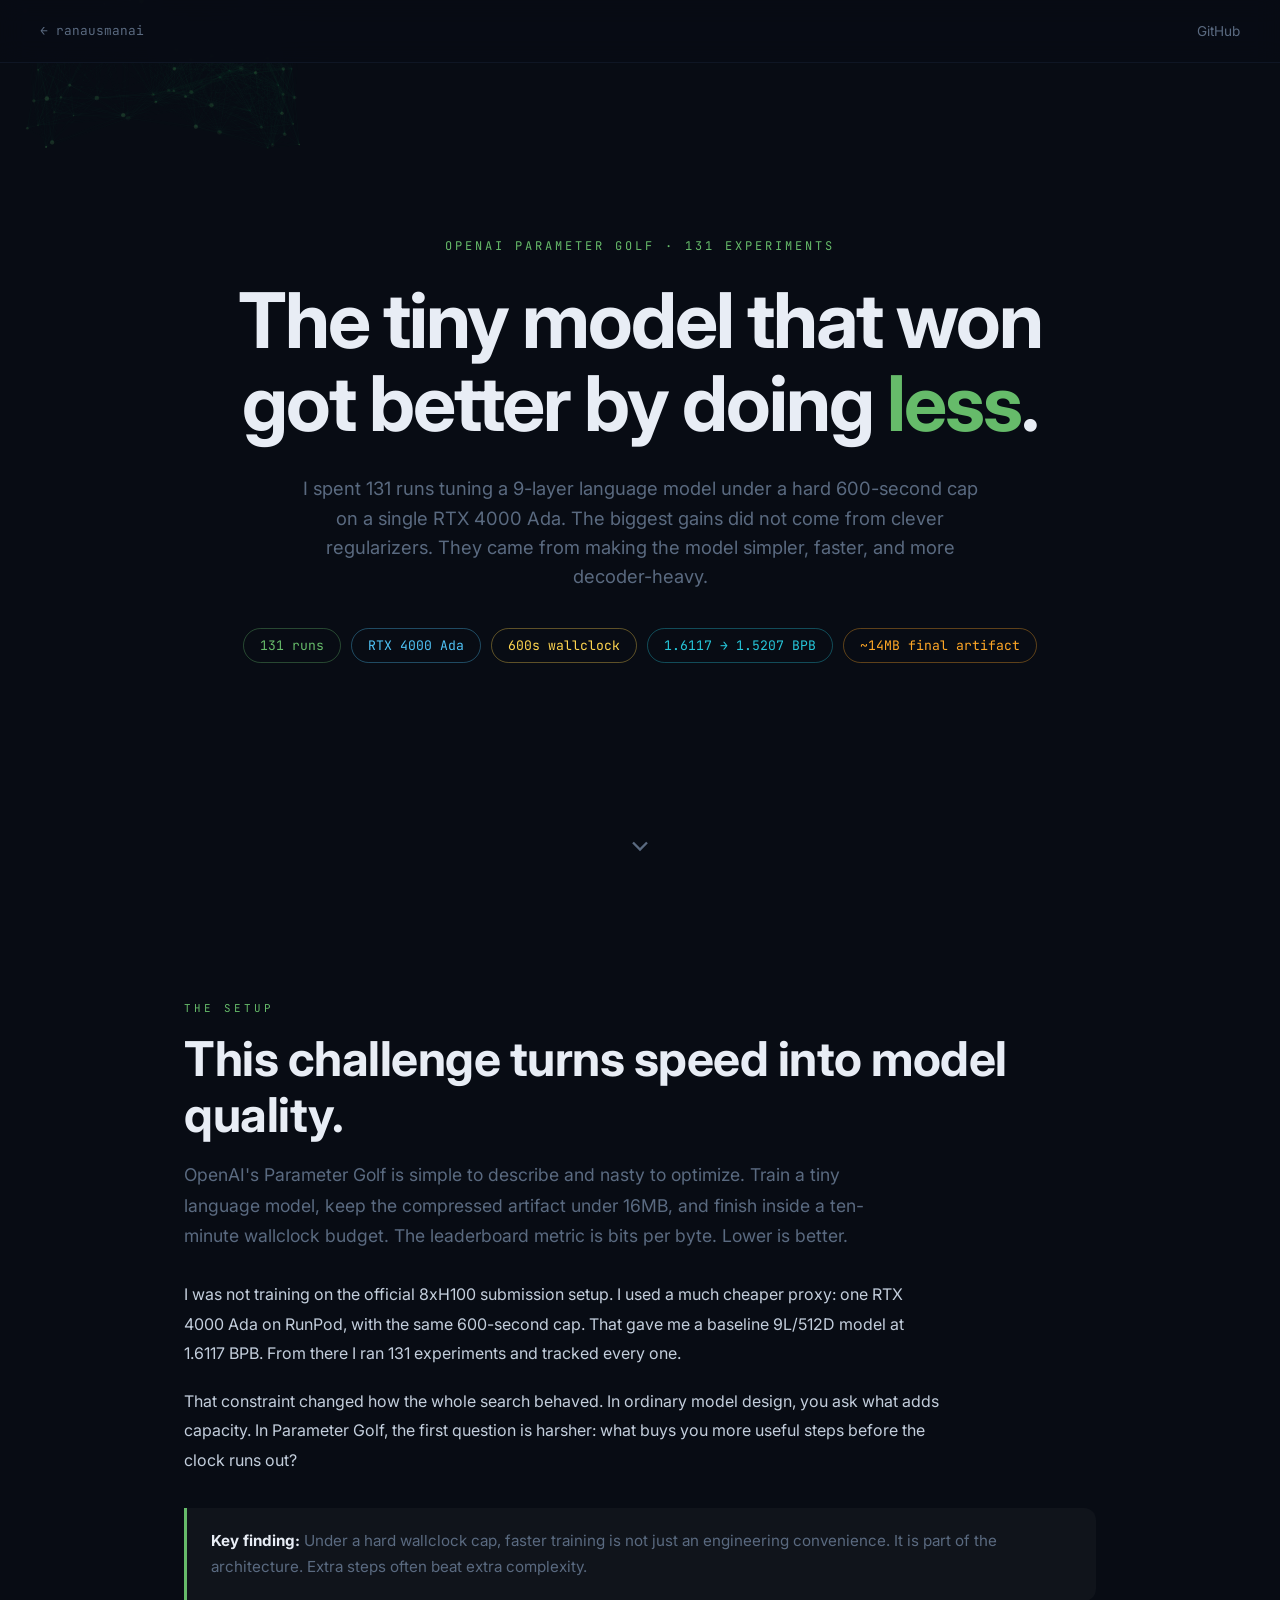
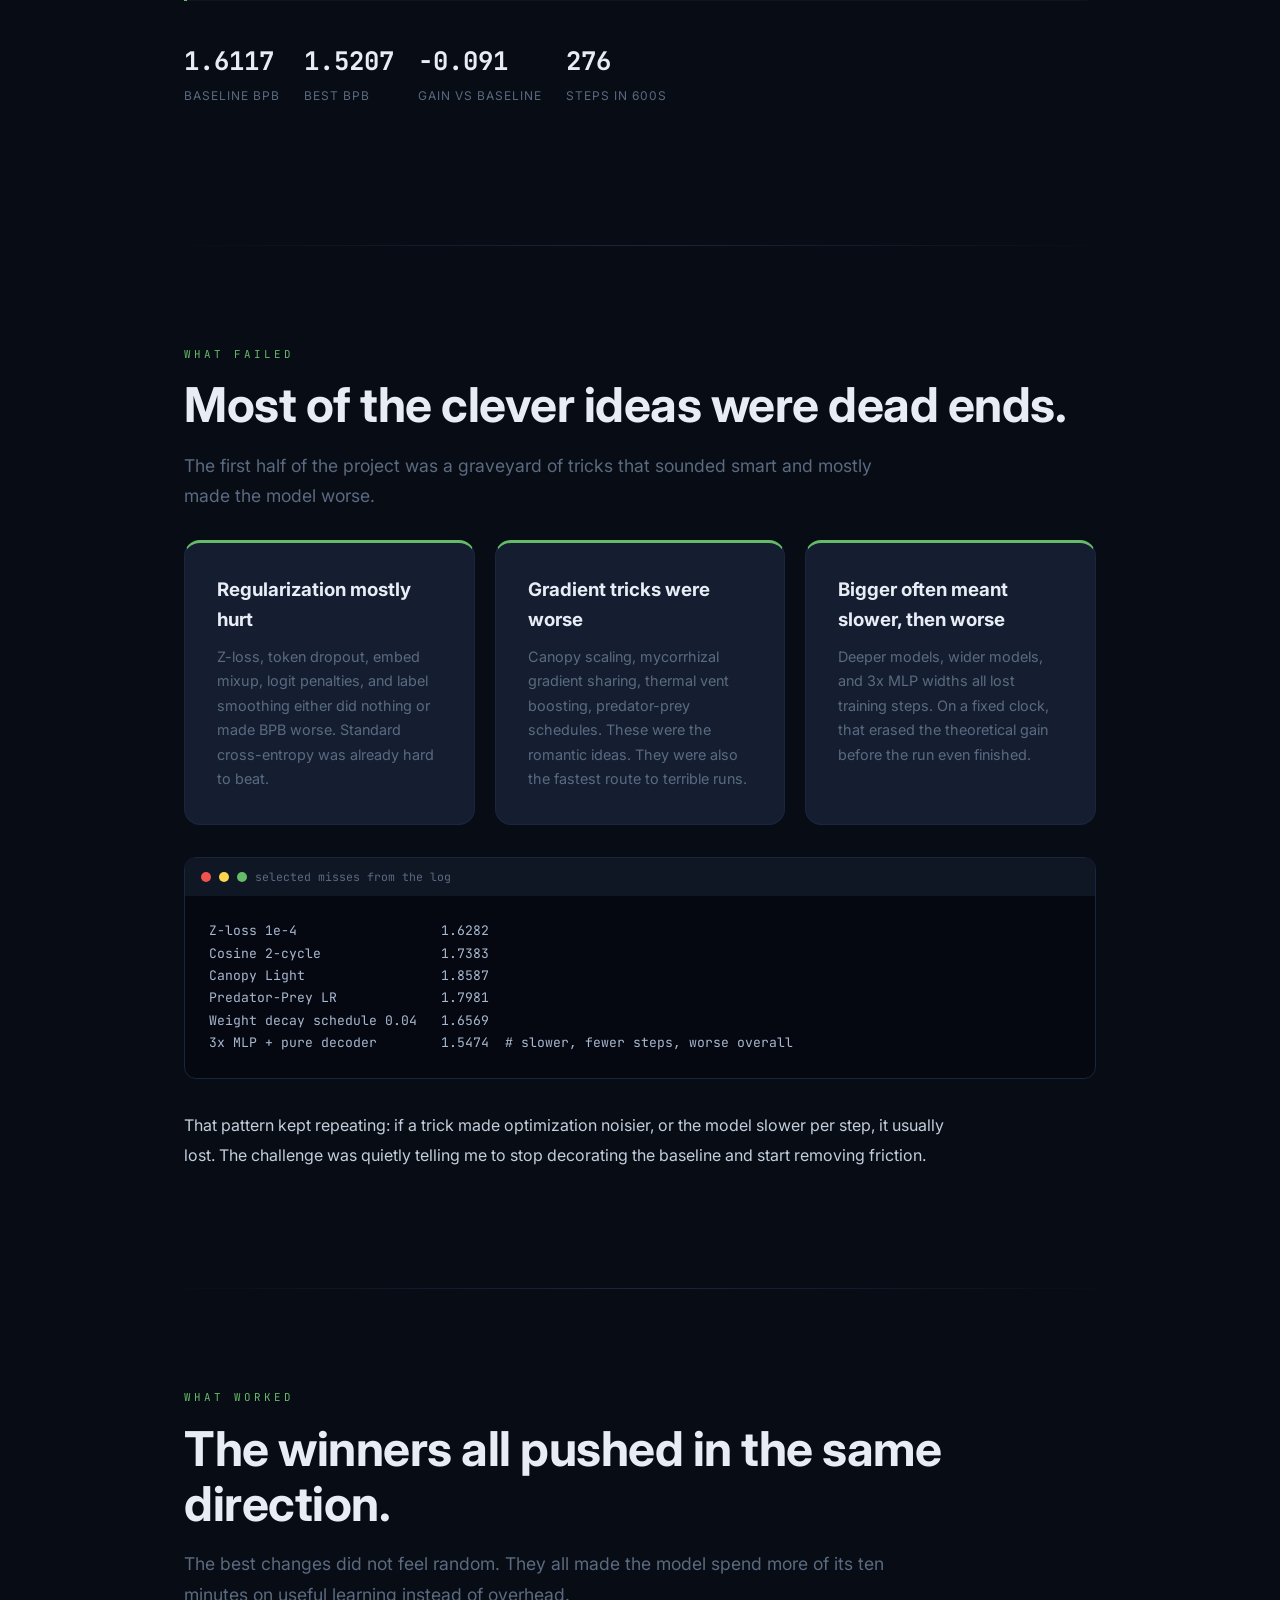
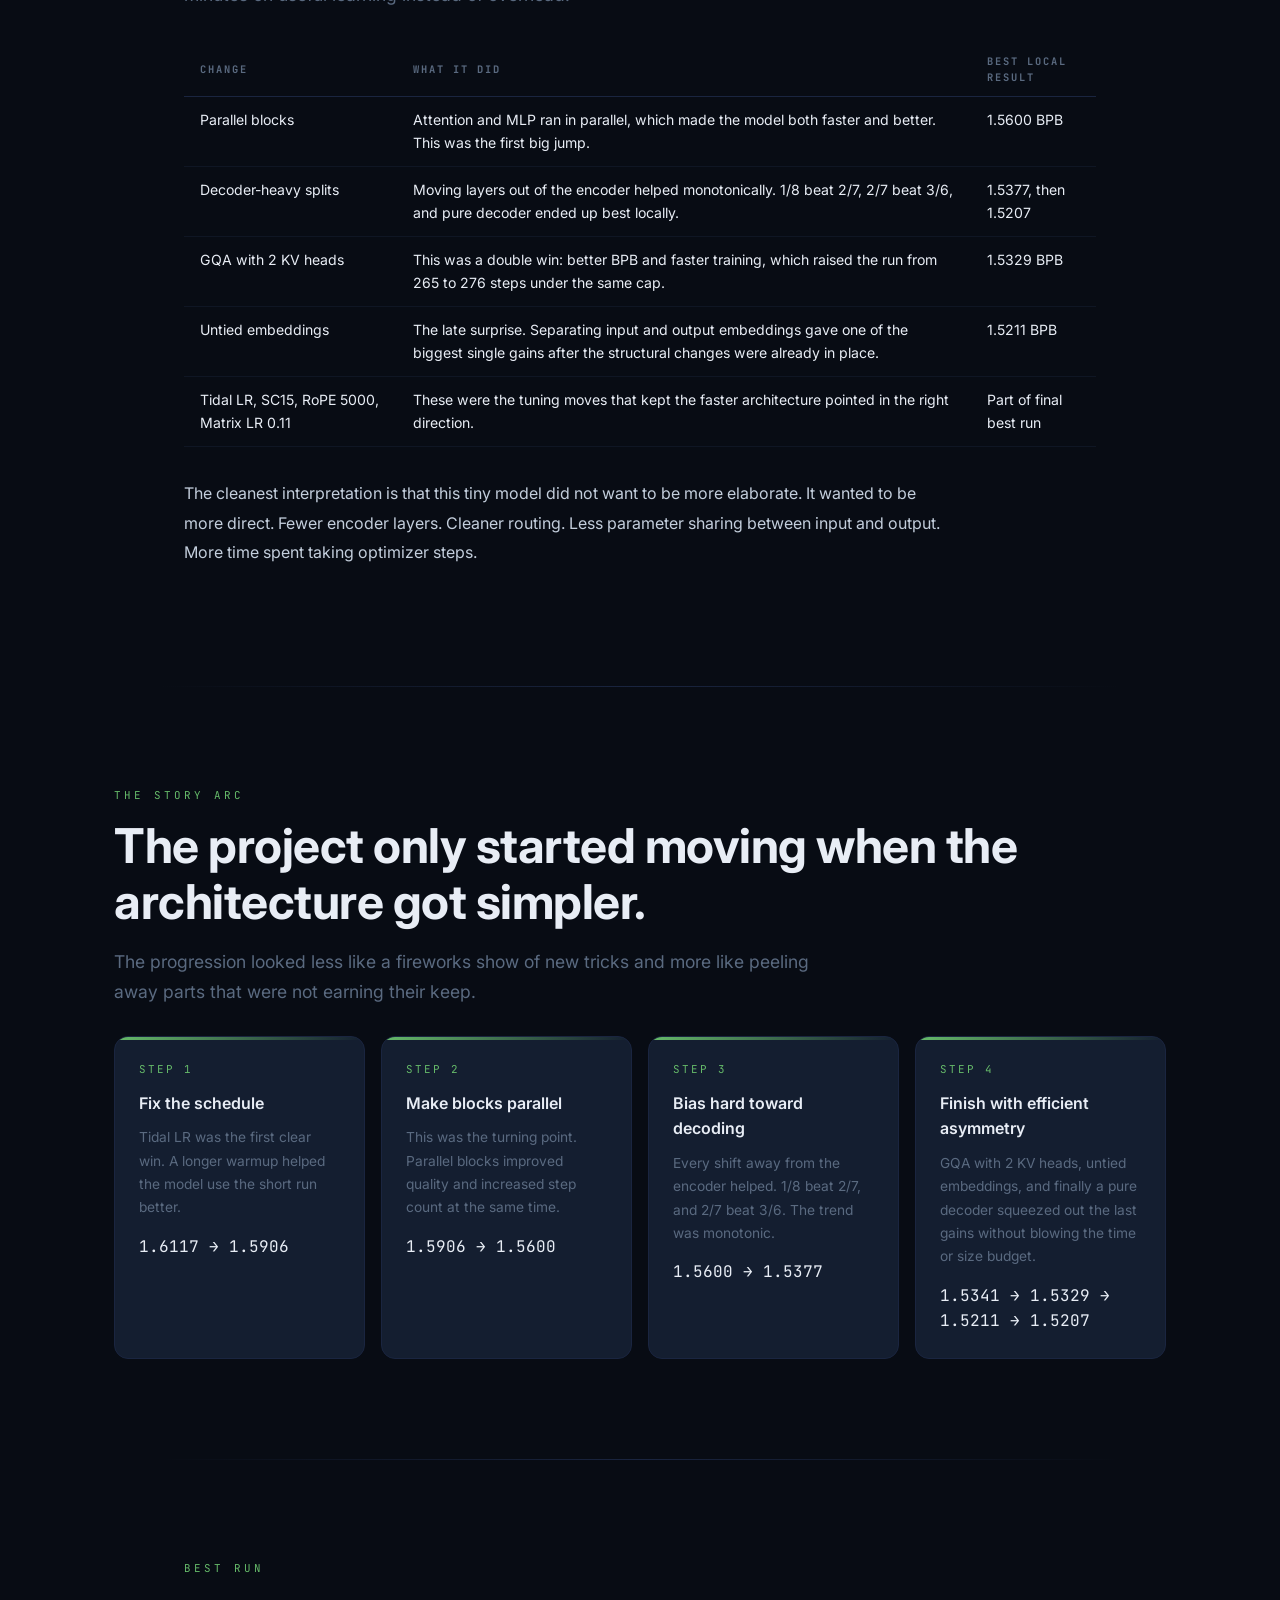
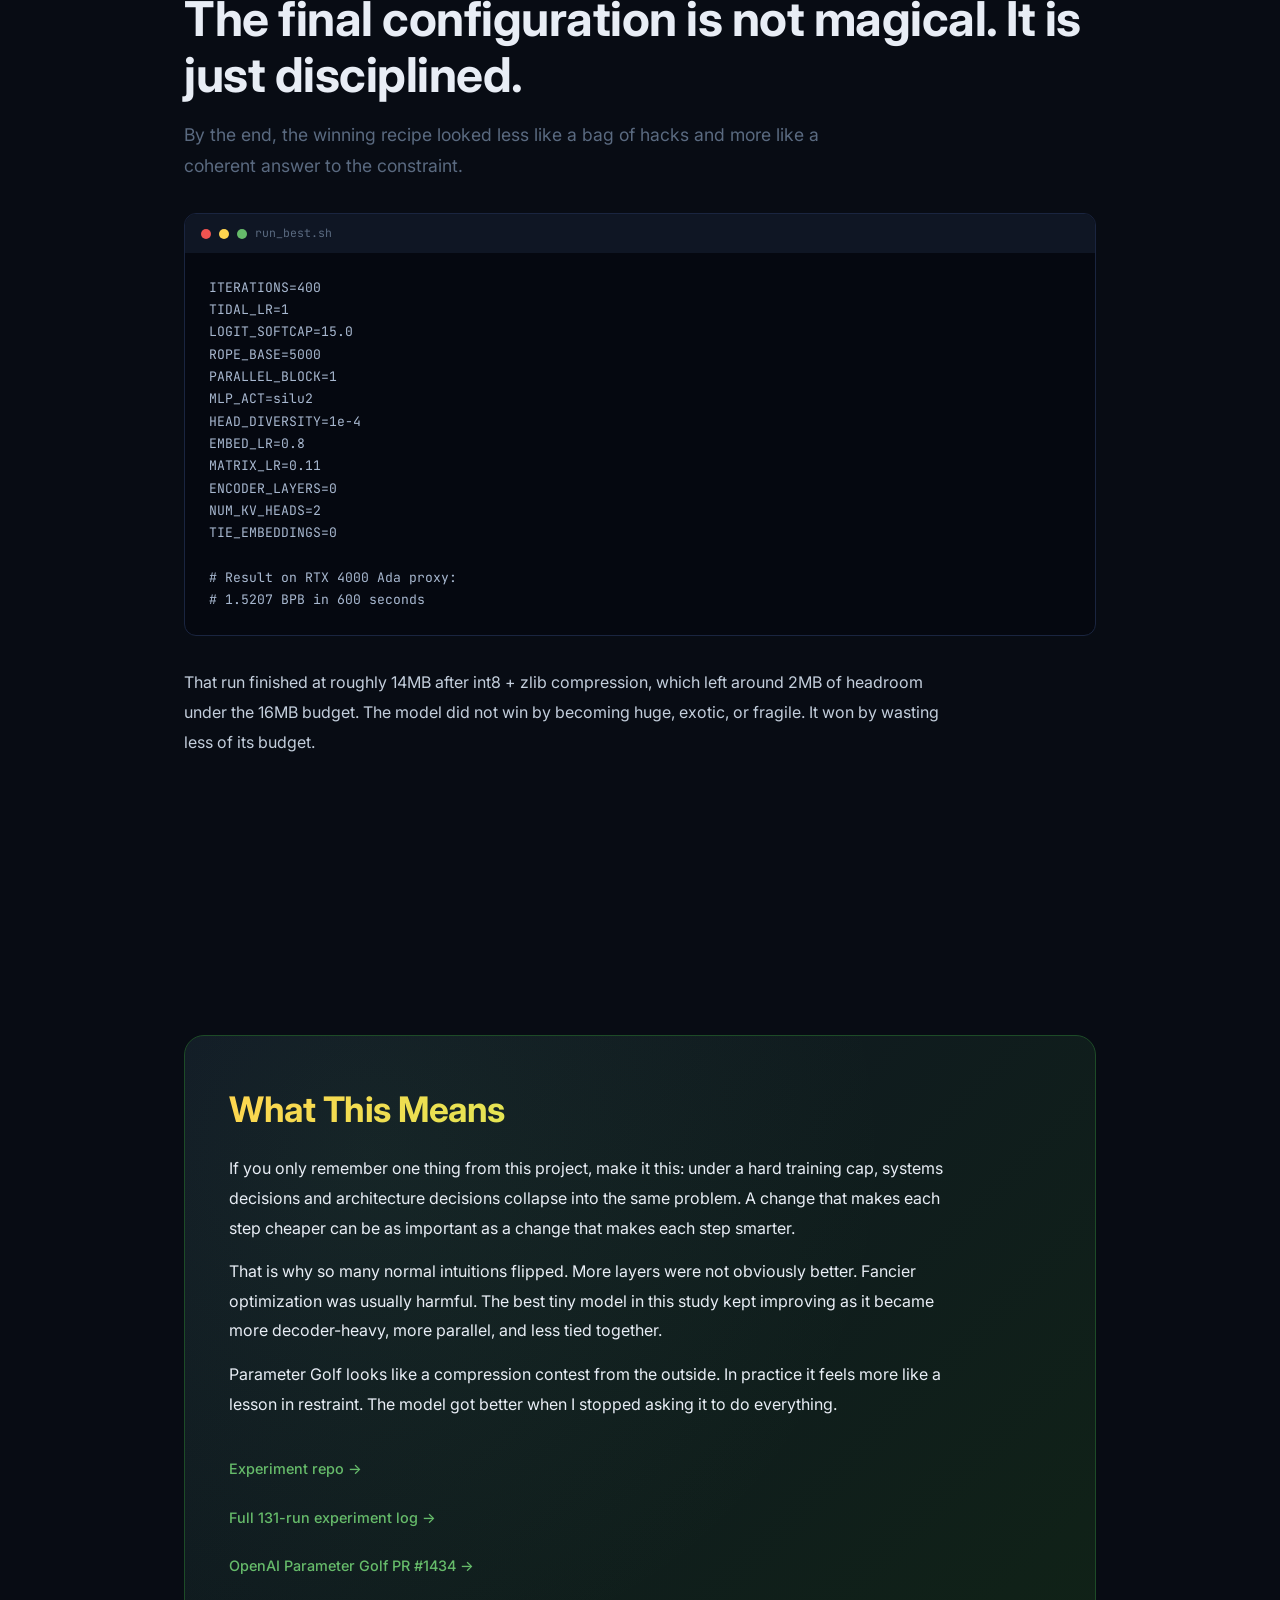
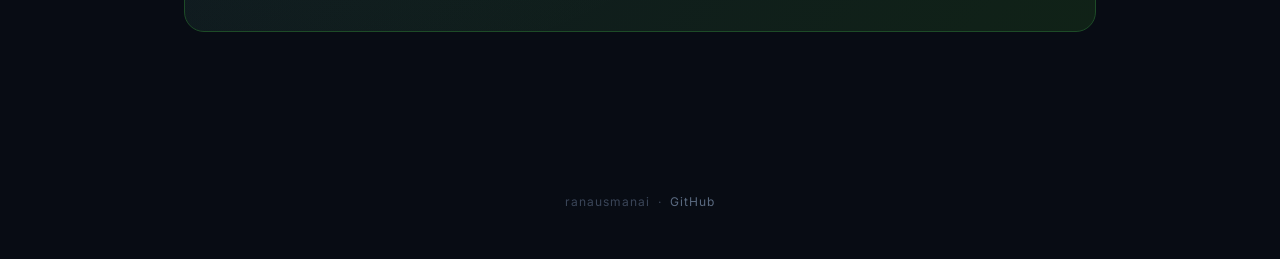
==== commit 6076e320: "Fix final card link hitboxes" ====
--- a/posts/parameter-golf.html
+++ b/posts/parameter-golf.html
@@ -106,10 +106,11 @@
 .step-score{font-family:'JetBrains Mono',monospace;font-size:1rem;color:var(--text);}
 
 .final-card{background:linear-gradient(135deg,#0f1624,#102217);border-radius:20px;padding:52px 44px;border:1px solid #1d4b27;position:relative;overflow:hidden;margin-top:60px;}
-.final-card::before{content:'';position:absolute;inset:0;background:radial-gradient(circle at 20% 20%,rgba(102,187,106,.08),transparent 60%);}
-.final-card h2{position:relative;font-size:clamp(1.5rem,3vw,2.2rem);font-weight:700;background:linear-gradient(135deg,var(--gold),#b2ff59);-webkit-background-clip:text;-webkit-text-fill-color:transparent;margin-bottom:24px;line-height:1.2;}
-.final-card p{position:relative;color:var(--text);font-size:1rem;line-height:1.85;max-width:720px;margin-bottom:14px;}
-.cta-link{position:relative;z-index:1;display:inline-flex;align-items:center;gap:8px;font-size:.9rem;font-weight:500;color:var(--accent);text-decoration:none;margin-top:24px;transition:gap .2s;}
+.final-card::before{content:'';position:absolute;inset:0;background:radial-gradient(circle at 20% 20%,rgba(102,187,106,.08),transparent 60%);pointer-events:none;}
+.final-card > *{position:relative;z-index:1;}
+.final-card h2{font-size:clamp(1.5rem,3vw,2.2rem);font-weight:700;background:linear-gradient(135deg,var(--gold),#b2ff59);-webkit-background-clip:text;-webkit-text-fill-color:transparent;margin-bottom:24px;line-height:1.2;}
+.final-card p{color:var(--text);font-size:1rem;line-height:1.85;max-width:720px;margin-bottom:14px;}
+.cta-link{display:inline-flex;align-items:center;gap:8px;font-size:.9rem;font-weight:500;color:var(--accent);text-decoration:none;margin-top:24px;transition:gap .2s;}
 .cta-link:hover{gap:14px;}
 
 .divider{height:1px;background:linear-gradient(90deg,transparent,#1a2540,transparent);margin:0 auto;max-width:960px;}
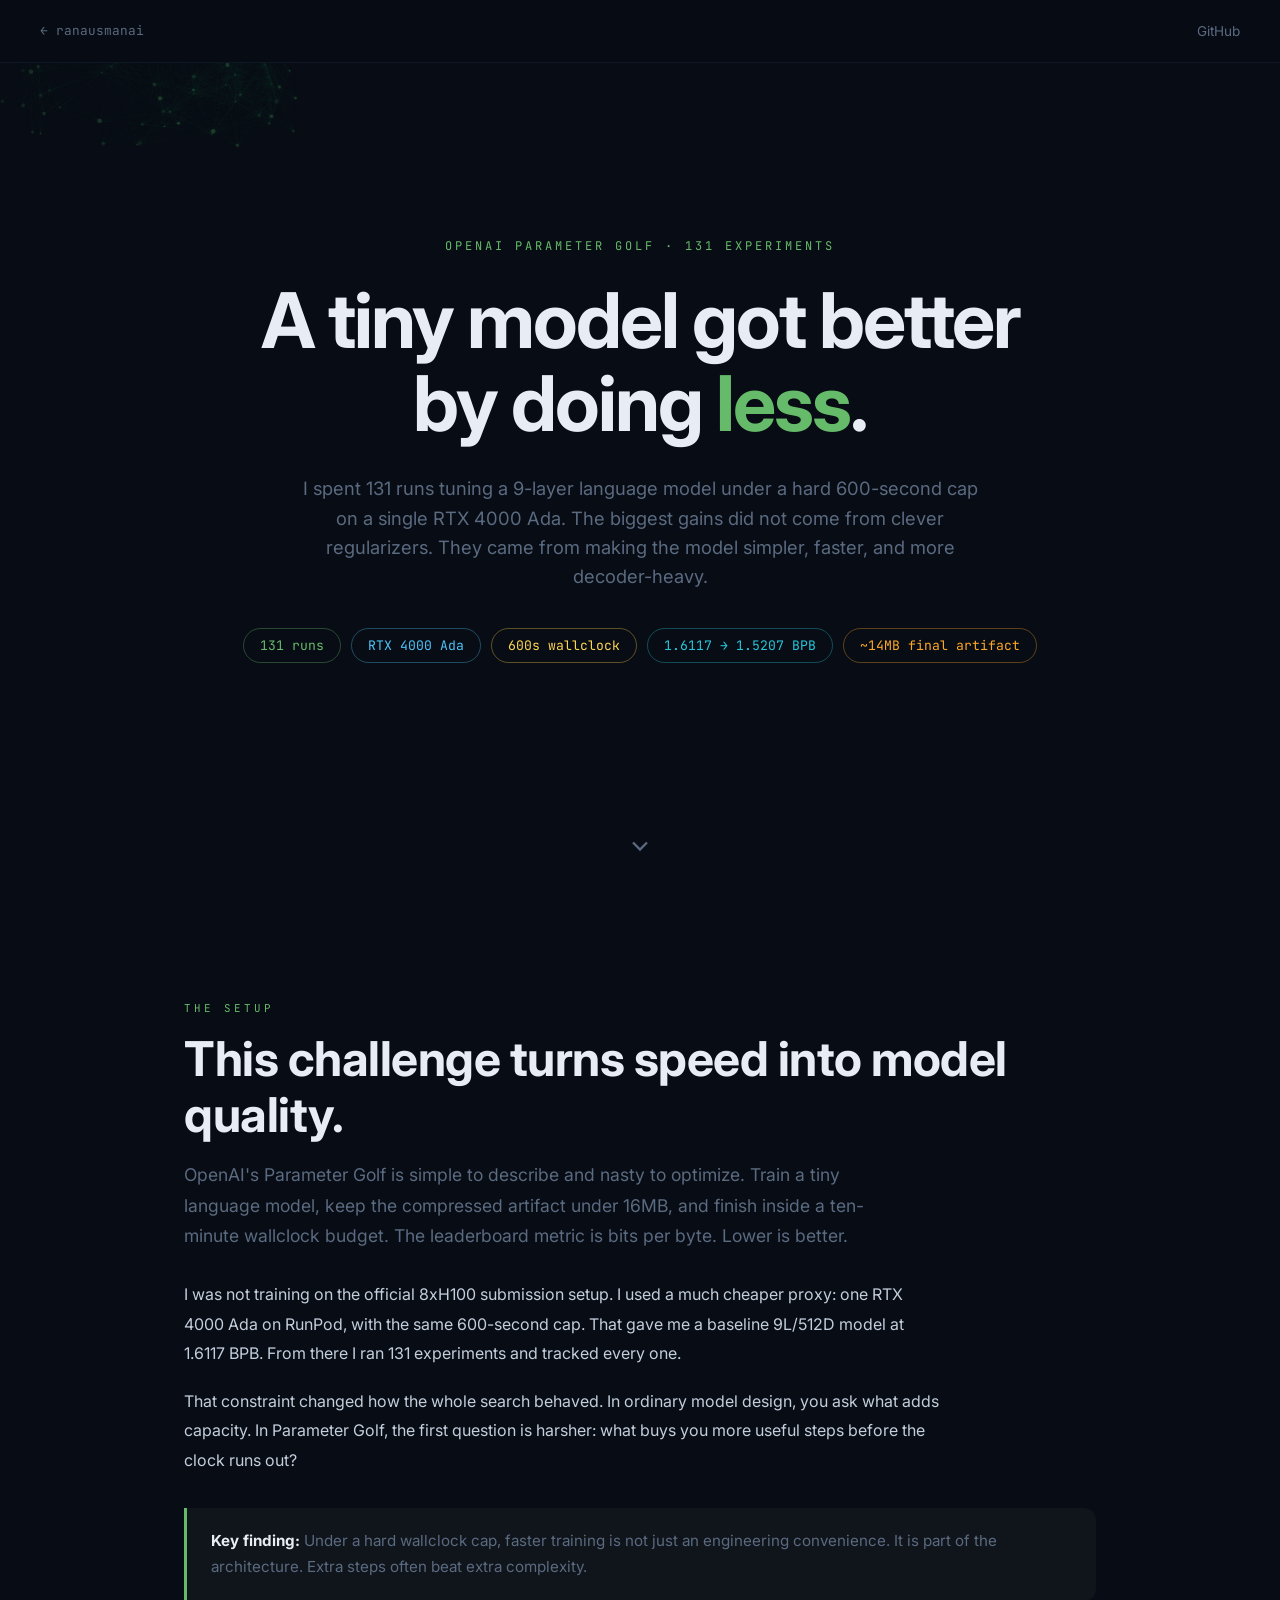
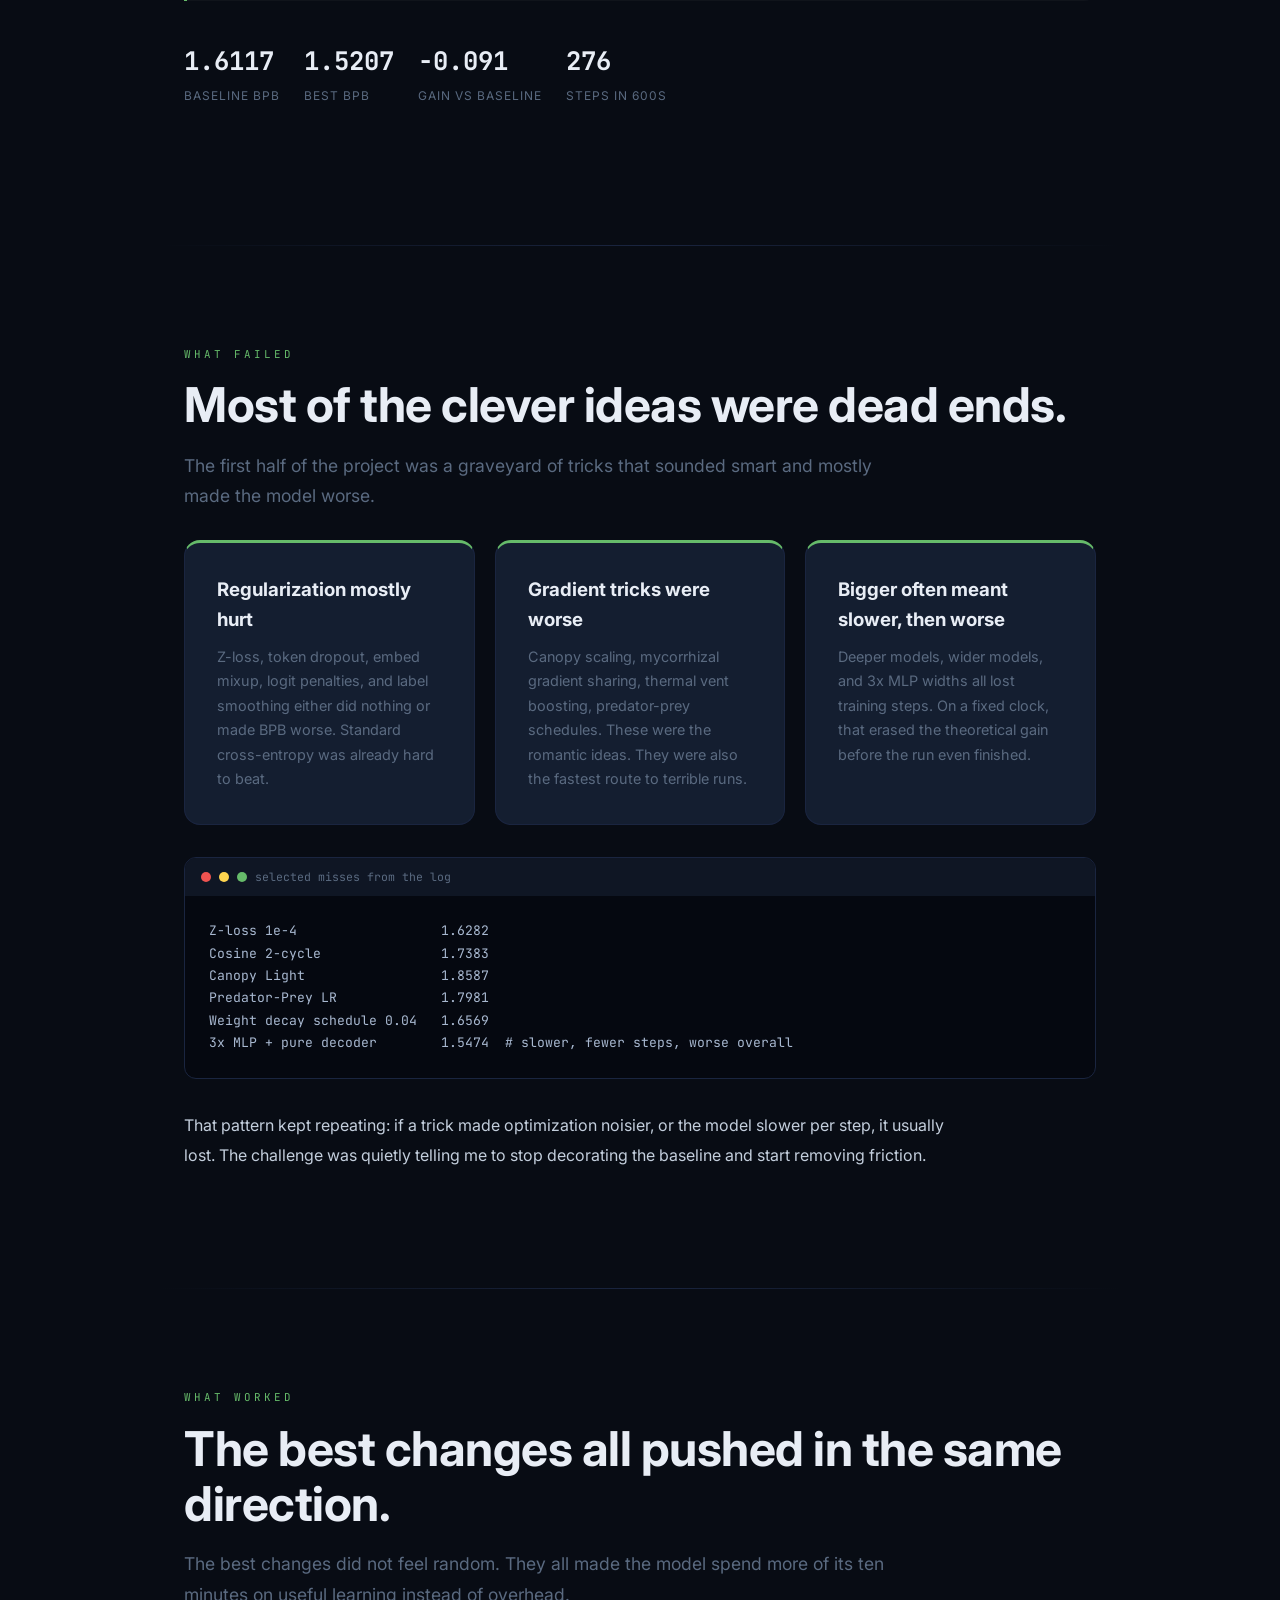
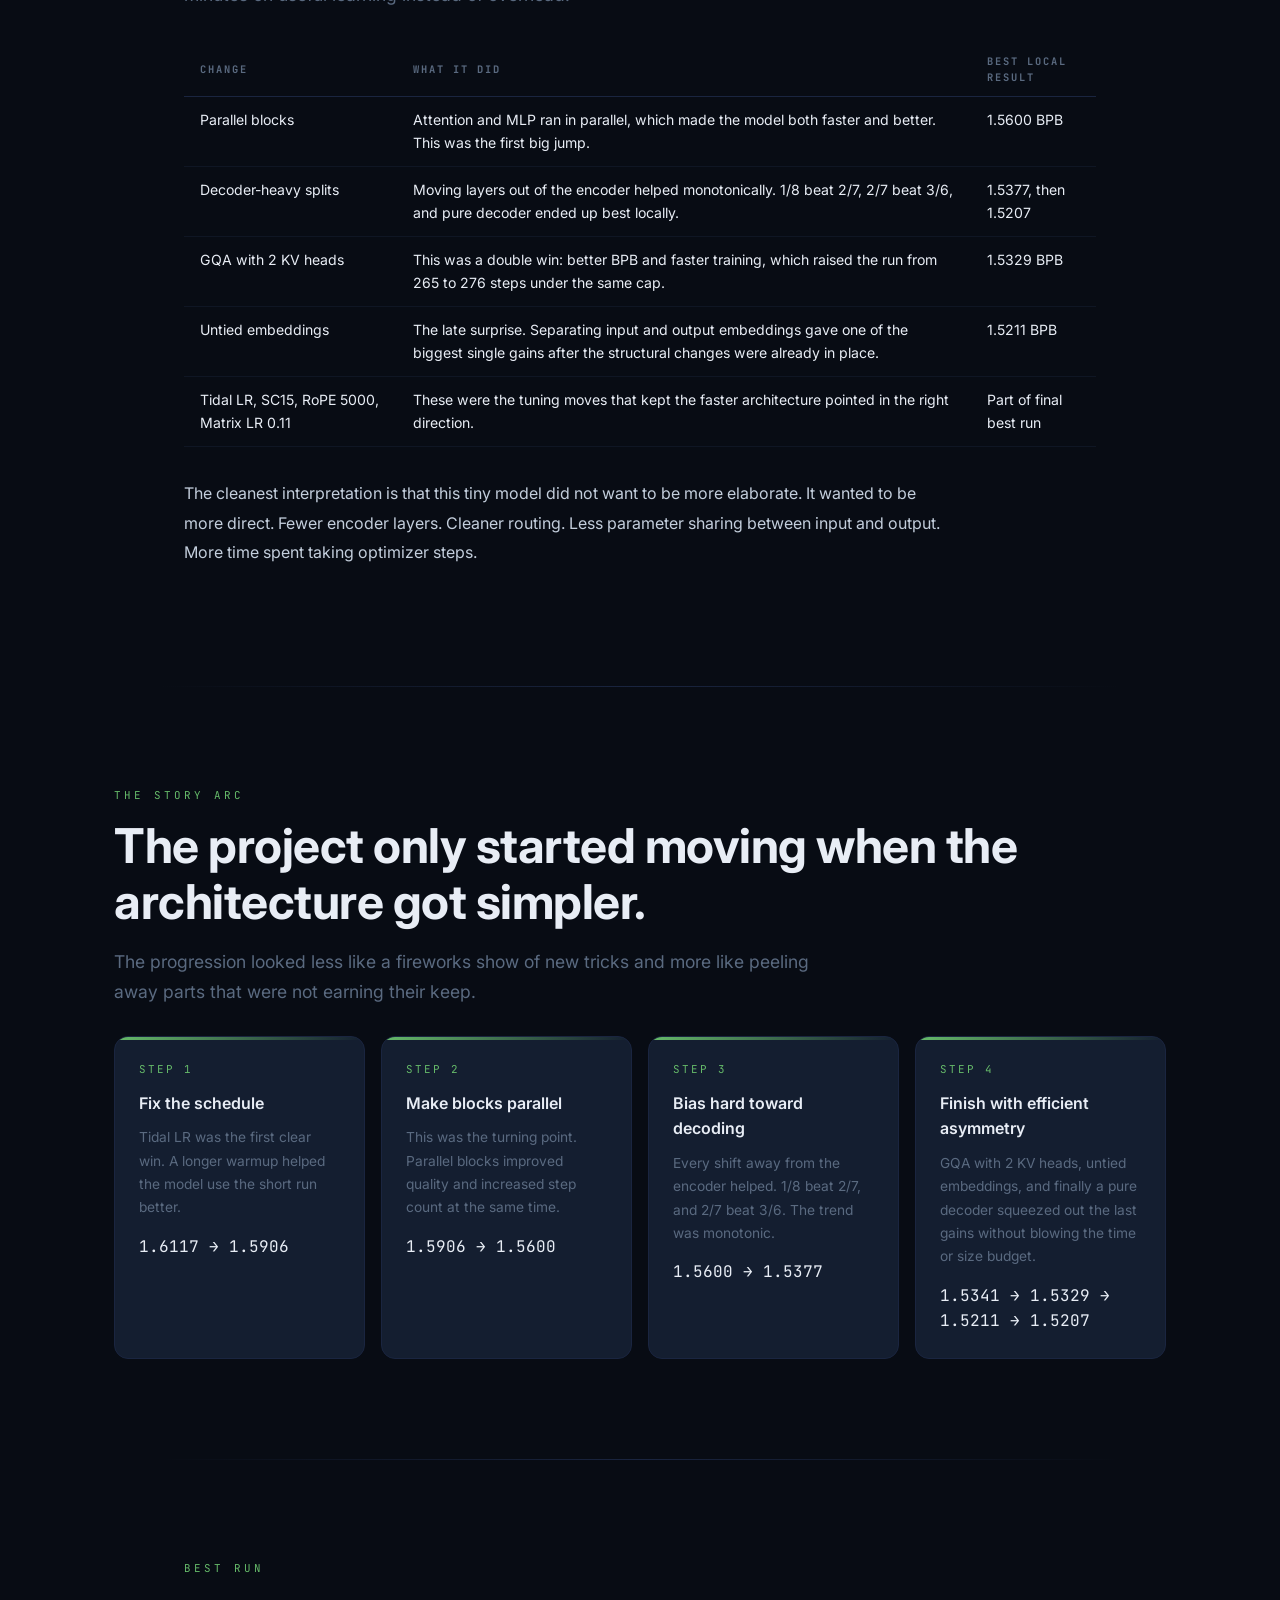
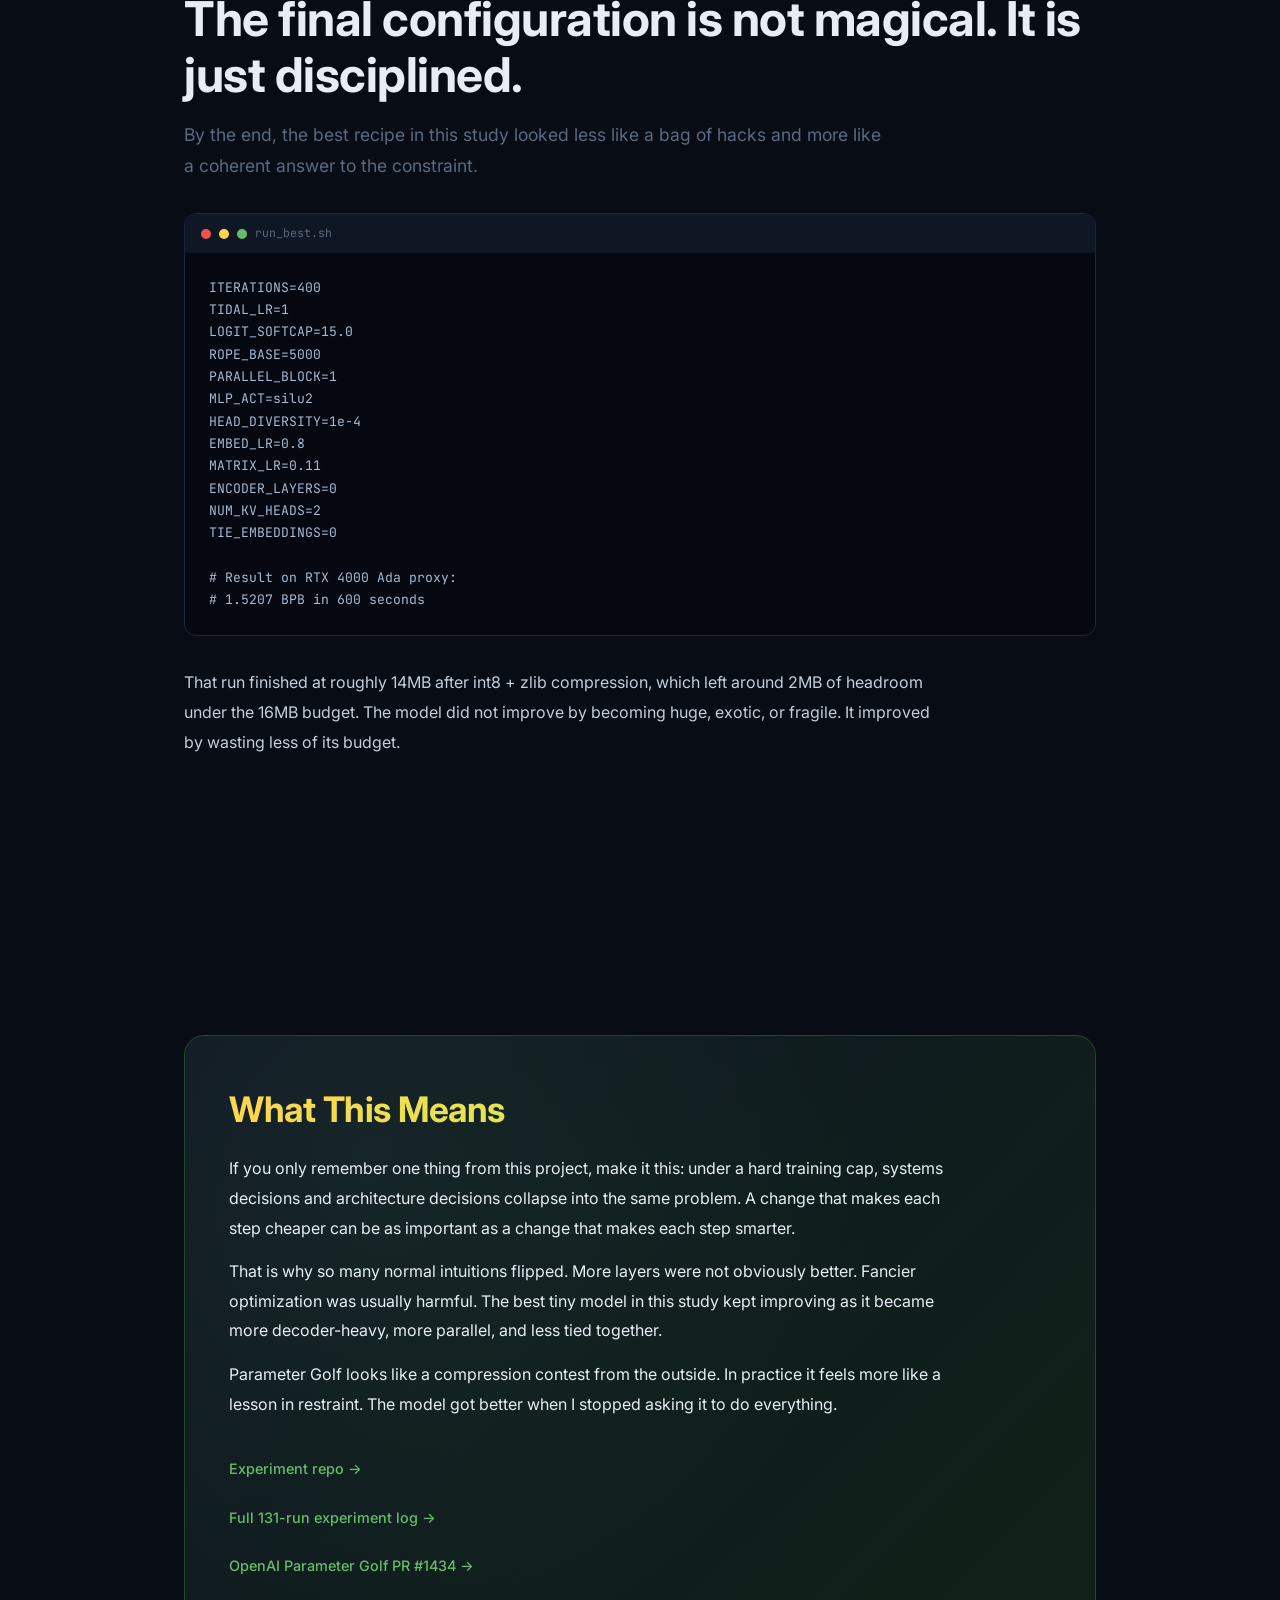
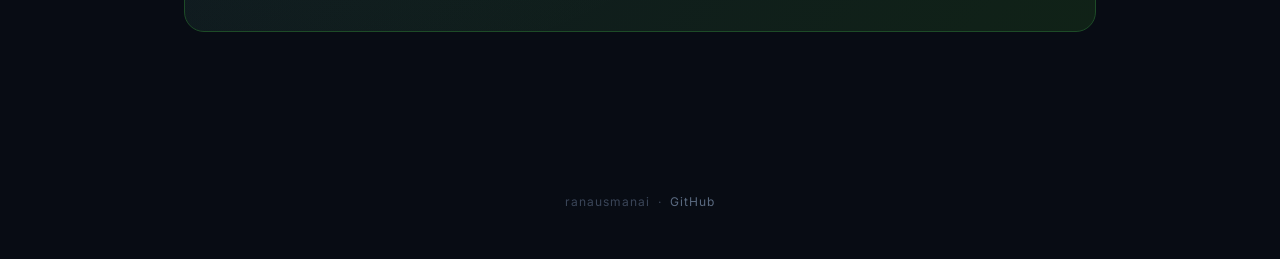
==== commit 06754c15: "Refine parameter golf post wording" ====
--- a/posts/parameter-golf.html
+++ b/posts/parameter-golf.html
@@ -3,11 +3,11 @@
 <head>
 <meta charset="UTF-8">
 <meta name="viewport" content="width=device-width, initial-scale=1.0">
-<title>Parameter Golf: The Tiny Model That Won By Doing Less — ranausmanai</title>
+<title>Parameter Golf: How a Tiny Model Got Better By Doing Less — ranausmanai</title>
 <meta name="description" content="131 experiments, one RTX 4000 Ada, and a hard 600-second cap. The biggest gains came from making a tiny language model simpler, faster, and more decoder-heavy.">
 
 <!-- Open Graph -->
-<meta property="og:title" content="Parameter Golf: The Tiny Model That Won By Doing Less">
+<meta property="og:title" content="Parameter Golf: How a Tiny Model Got Better By Doing Less">
 <meta property="og:description" content="131 experiments, one RTX 4000 Ada, and a hard 600-second cap. The biggest gains came from making a tiny language model simpler, faster, and more decoder-heavy.">
 <meta property="og:image" content="https://ranausmanai.github.io/og/parameter-golf.png">
 <meta property="og:url" content="https://ranausmanai.github.io/posts/parameter-golf.html">
@@ -15,7 +15,7 @@
 
 <!-- Twitter Card -->
 <meta name="twitter:card" content="summary_large_image">
-<meta name="twitter:title" content="Parameter Golf: The Tiny Model That Won By Doing Less">
+<meta name="twitter:title" content="Parameter Golf: How a Tiny Model Got Better By Doing Less">
 <meta name="twitter:description" content="131 experiments, one RTX 4000 Ada, and a hard 600-second cap. The biggest gains came from making a tiny language model simpler, faster, and more decoder-heavy.">
 <meta name="twitter:image" content="https://ranausmanai.github.io/og/parameter-golf.png">
 
@@ -135,7 +135,7 @@
   <canvas id="heroBg"></canvas>
   <div class="hero-inner">
     <div class="eyebrow">OpenAI Parameter Golf · 131 Experiments</div>
-    <h1>The tiny model that won<br>got better by doing <em>less</em>.</h1>
+    <h1>A tiny model got better<br>by doing <em>less</em>.</h1>
     <p class="hero-desc">I spent 131 runs tuning a 9-layer language model under a hard 600-second cap on a single RTX 4000 Ada. The biggest gains did not come from clever regularizers. They came from making the model simpler, faster, and more decoder-heavy.</p>
     <div class="hero-pills">
       <span class="pill" style="border-color:rgba(102,187,106,.35);color:var(--accent)">131 runs</span>
@@ -209,7 +209,7 @@
 
 <div class="chapter reveal">
   <div class="tag">What Worked</div>
-  <h2>The winners all pushed in the same direction.</h2>
+  <h2>The best changes all pushed in the same direction.</h2>
   <p class="lead">The best changes did not feel random. They all made the model spend more of its ten minutes on useful learning instead of overhead.</p>
 
   <div class="data-table">
@@ -290,7 +290,7 @@
 <div class="chapter reveal">
   <div class="tag">Best Run</div>
   <h2>The final configuration is not magical. It is just disciplined.</h2>
-  <p class="lead">By the end, the winning recipe looked less like a bag of hacks and more like a coherent answer to the constraint.</p>
+  <p class="lead">By the end, the best recipe in this study looked less like a bag of hacks and more like a coherent answer to the constraint.</p>
 
   <div class="terminal">
     <div class="terminal-bar">
@@ -314,7 +314,7 @@
 # 1.5207 BPB in 600 seconds</pre>
   </div>
 
-  <p class="body-text">That run finished at roughly 14MB after int8 + zlib compression, which left around 2MB of headroom under the 16MB budget. The model did not win by becoming huge, exotic, or fragile. It won by wasting less of its budget.</p>
+  <p class="body-text">That run finished at roughly 14MB after int8 + zlib compression, which left around 2MB of headroom under the 16MB budget. The model did not improve by becoming huge, exotic, or fragile. It improved by wasting less of its budget.</p>
 </div>
 
 <div class="chapter reveal">
